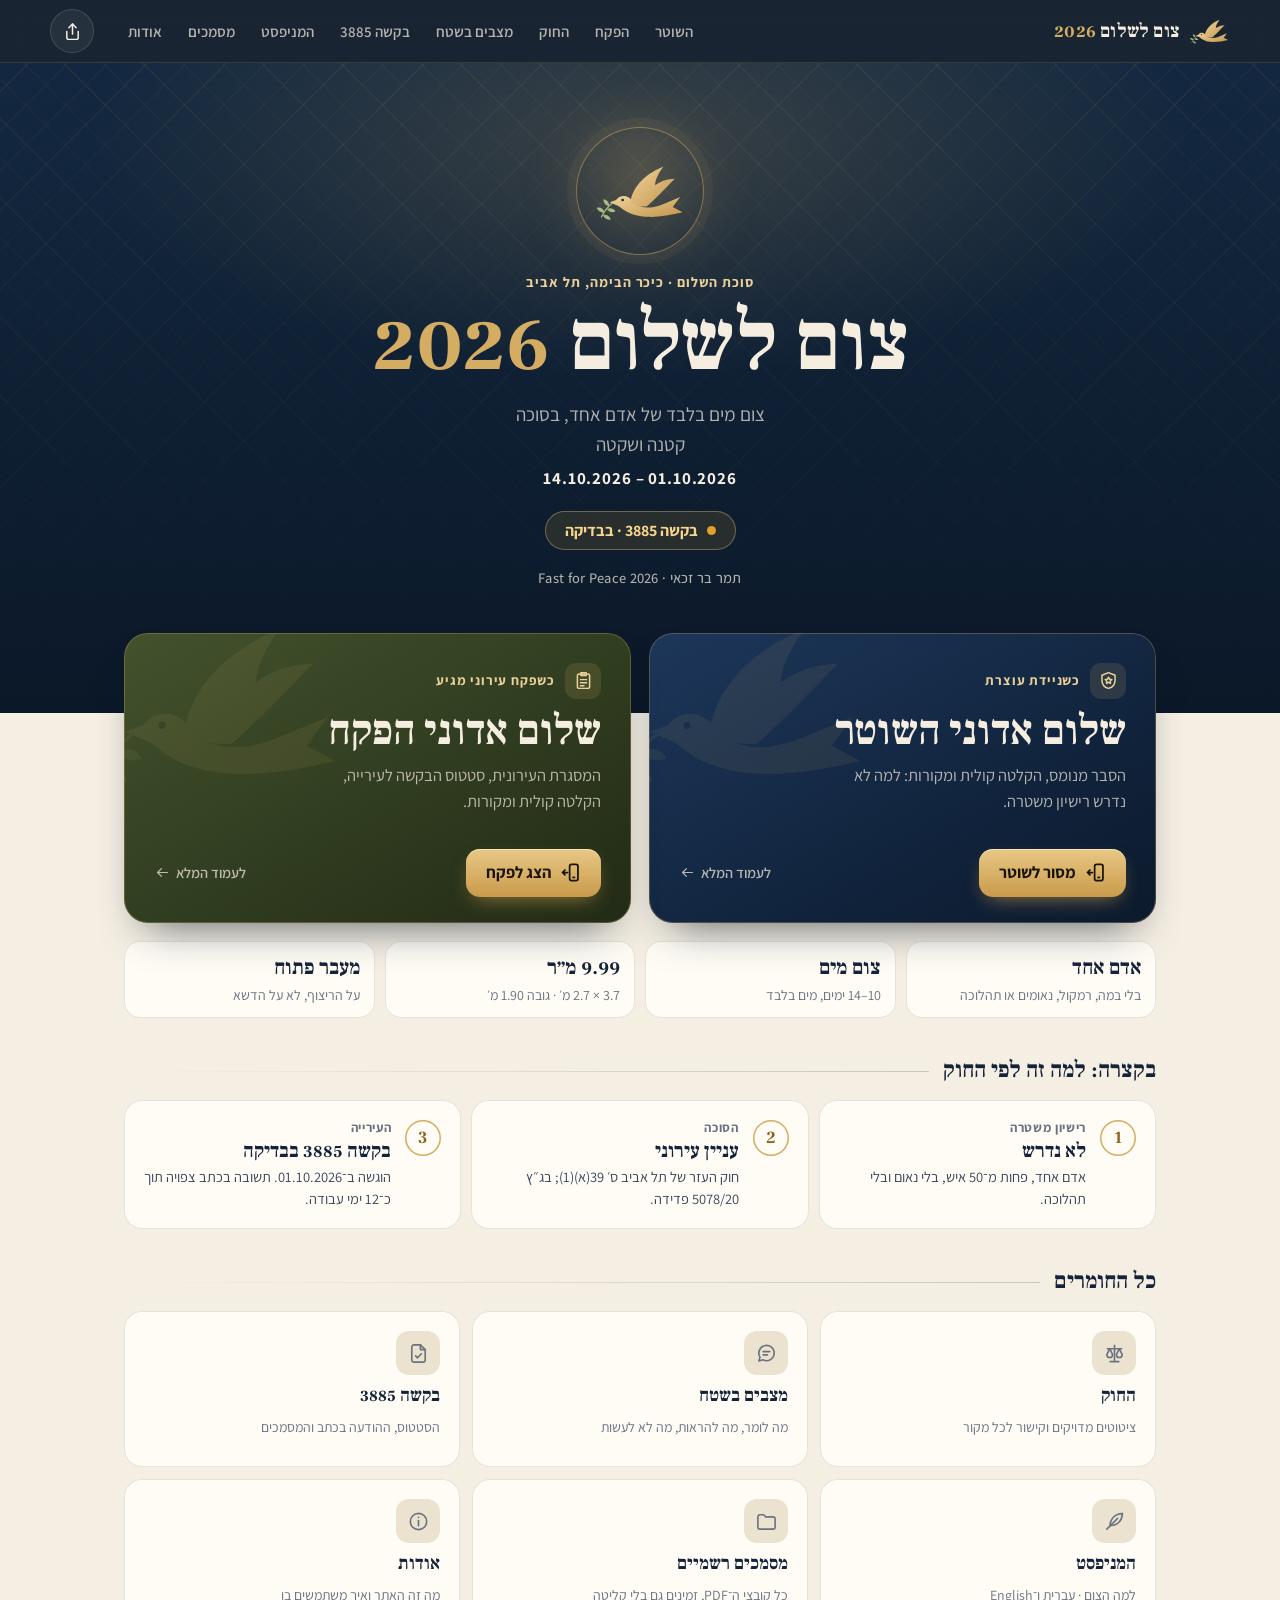
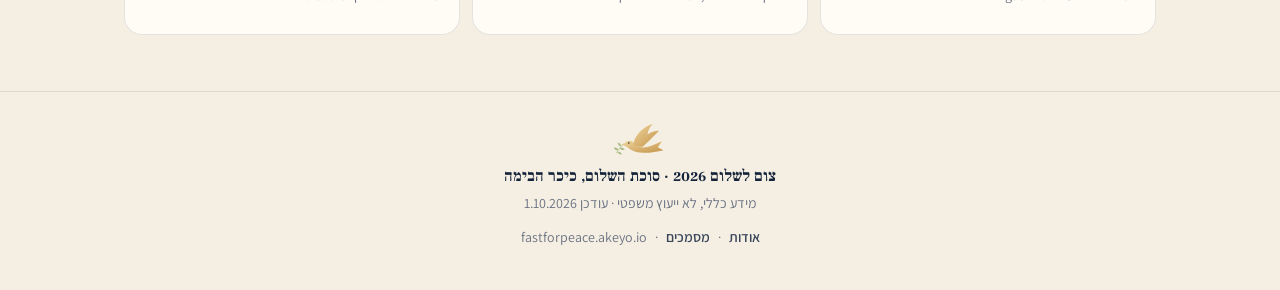
==== index.html @ fe119e3b "Fast for Peace 2026 hub: Hebrew mobile-first SPA, hand-over mode, offline" ====
<!doctype html>
<html lang="he" dir="rtl">
<head>
<meta charset="utf-8">
<meta name="viewport" content="width=device-width, initial-scale=1, viewport-fit=cover">
<title>צום לשלום 2026 · סוכת השלום</title>
<meta name="description" content="צום לשלום 2026: צום מים של אדם אחד בסוכת השלום, כיכר הבימה, תל אביב, 01.10–14.10.2026. ההסבר לשוטר ולפקח, החוק עם המקורות, הבקשה לעירייה (מס' פנייה 3885, בבדיקה) וכל המסמכים.">
<meta name="theme-color" content="#0b1828">
<meta name="color-scheme" content="light dark">
<meta name="referrer" content="strict-origin-when-cross-origin">
<link rel="canonical" href="https://fastforpeace.akeyo.io/">
<link rel="manifest" href="manifest.webmanifest">
<link rel="icon" href="icons/icon.svg" type="image/svg+xml">
<link rel="icon" href="icons/icon-192.png" type="image/png" sizes="192x192">
<link rel="apple-touch-icon" href="icons/apple-touch-icon.png">
<meta name="apple-mobile-web-app-capable" content="yes">
<meta name="mobile-web-app-capable" content="yes">
<meta name="apple-mobile-web-app-status-bar-style" content="black-translucent">
<meta name="apple-mobile-web-app-title" content="צום לשלום">
<meta property="og:type" content="website">
<meta property="og:locale" content="he_IL">
<meta property="og:title" content="צום לשלום 2026 · סוכת השלום">
<meta property="og:description" content="צום מים של אדם אחד בכיכר הבימה, תל אביב. ההסבר לשוטר ולפקח, החוק והמסמכים במקום אחד.">
<meta property="og:url" content="https://fastforpeace.akeyo.io/">
<meta property="og:image" content="https://fastforpeace.akeyo.io/icons/icon-512.png">
<link rel="preconnect" href="https://fonts.googleapis.com">
<link rel="preconnect" href="https://fonts.gstatic.com" crossorigin>
<link rel="stylesheet" crossorigin href="https://fonts.googleapis.com/css2?family=Assistant:wght@400;500;600;700;800&family=Frank+Ruhl+Libre:wght@400;500;700;900&display=swap">
<link rel="stylesheet" href="styles.css">
</head>
<body>
<svg xmlns="http://www.w3.org/2000/svg" style="position:absolute;width:0;height:0;overflow:hidden" aria-hidden="true">
  <defs>
    <linearGradient id="g-gold" x1="0" y1="0" x2="1" y2="1">
      <stop offset="0" stop-color="#efd59d"/>
      <stop offset="1" stop-color="#c4944a"/>
    </linearGradient>
  </defs>
  <symbol id="i-dove" viewBox="4 6 92 60">
    <g fill="url(#g-gold)" stroke="none">
      <path d="M17 45.5 L23.5 43.2 C26 39.6 30 38.4 33.6 39.4 C37.4 40.4 39.8 43.4 42.4 46.6 C48 51.4 58 52.4 69 48.4 L89 40.2 L81.4 50.4 L91.6 55.8 C80 58.6 68.4 60.6 57.4 60.4 C45.6 60.2 36.4 57.2 30.4 52.6 C27.6 50.4 25.2 48.6 23.4 48.2 Z"/>
      <path d="M38 46 C40 32 50 18 72 9 C66 17 63.6 23 63.4 28 C69.6 23.6 76 21.6 83.6 21.4 C76 29 68 38 55 49.6 C49 50.4 43 48.8 38 46 Z"/>
    </g>
    <circle cx="30.2" cy="43.2" r="1.25" fill="#0b1828" stroke="none"/>
    <path d="M19.5 46.5 C15 50 11.5 54.5 8.5 60.5" fill="none" stroke="#a9ba84" stroke-width="1.3" stroke-linecap="round"/>
    <g fill="#a9ba84" stroke="none">
      <path d="M0 0 C2.2 -2.4 6.4 -2.6 9 0 C6.4 2.6 2.2 2.4 0 0Z" transform="translate(16.4 49.2) rotate(-130)"/>
      <path d="M0 0 C2.2 -2.4 6.4 -2.6 9 0 C6.4 2.6 2.2 2.4 0 0Z" transform="translate(14.2 52.4) rotate(15)"/>
      <path d="M0 0 C2.2 -2.4 6.4 -2.6 9 0 C6.4 2.6 2.2 2.4 0 0Z" transform="translate(11.6 55.6) rotate(-150)"/>
      <path d="M0 0 C2.2 -2.4 6.4 -2.6 9 0 C6.4 2.6 2.2 2.4 0 0Z" transform="translate(10.2 58.6) rotate(30)"/>
    </g>
  </symbol>
  <symbol id="i-home" viewBox="0 0 24 24"><path d="M3.5 10.5 12 3.5l8.5 7"/><path d="M5.5 9.2V20h13V9.2"/><path d="M10 20v-5.5h4V20"/></symbol>
  <symbol id="i-police" viewBox="0 0 24 24"><path d="M12 3 4.5 6v5.6c0 4.5 3.1 8.2 7.5 9.4 4.4-1.2 7.5-4.9 7.5-9.4V6z"/><path d="m12 8.2 1.15 2.35 2.6.38-1.88 1.83.44 2.58L12 14.12l-2.31 1.22.44-2.58-1.88-1.83 2.6-.38z"/></symbol>
  <symbol id="i-inspector" viewBox="0 0 24 24"><rect x="5" y="4.5" width="14" height="16.5" rx="2.2"/><path d="M9 3h6v3.2H9z"/><path d="M8.5 11h7M8.5 14.5h7M8.5 18h4"/></symbol>
  <symbol id="i-law" viewBox="0 0 24 24"><path d="M12 3.5V20.5M7.5 20.5h9M4.5 7h15"/><path d="M7 7l-3 6.2a3 3 0 0 0 6 0zM17 7l-3 6.2a3 3 0 0 0 6 0z"/></symbol>
  <symbol id="i-chat" viewBox="0 0 24 24"><path d="M20 11.5a8 8 0 0 1-11.7 7.1L4 19.8l1.2-4A8 8 0 1 1 20 11.5z"/><path d="M8.5 10h7M8.5 13.5h4.5"/></symbol>
  <symbol id="i-file" viewBox="0 0 24 24"><path d="M14 3H7.2A2.2 2.2 0 0 0 5 5.2v13.6A2.2 2.2 0 0 0 7.2 21h9.6a2.2 2.2 0 0 0 2.2-2.2V8z"/><path d="M14 3v5h5"/><path d="m9 14.5 2 2 4-4.2"/></symbol>
  <symbol id="i-folder" viewBox="0 0 24 24"><path d="M3 7.2A2.2 2.2 0 0 1 5.2 5H9l2.2 2.2h7.6A2.2 2.2 0 0 1 21 9.4v8.4a2.2 2.2 0 0 1-2.2 2.2H5.2A2.2 2.2 0 0 1 3 17.8z"/></symbol>
  <symbol id="i-feather" viewBox="0 0 24 24"><path d="M20.2 3.8C12.6 4 7.8 9 7.2 16.8L4 20"/><path d="M20.2 3.8c-.3 7.5-5 12.2-12.4 12.6"/><path d="M15.2 8.8 8.6 15.4"/></symbol>
  <symbol id="i-info" viewBox="0 0 24 24"><circle cx="12" cy="12" r="8.5"/><path d="M12 11v5.5"/><path d="M12 7.6v.2"/></symbol>
  <symbol id="i-share" viewBox="0 0 24 24"><path d="M12 3.5v11.5"/><path d="m7.8 7.7 4.2-4.2 4.2 4.2"/><path d="M5.5 12v6.8A2.2 2.2 0 0 0 7.7 21h8.6a2.2 2.2 0 0 0 2.2-2.2V12"/></symbol>
  <symbol id="i-play" viewBox="0 0 24 24"><path d="M8 5.6v12.8a1 1 0 0 0 1.52.85l10.2-6.4a1 1 0 0 0 0-1.7L9.52 4.75A1 1 0 0 0 8 5.6z"/></symbol>
  <symbol id="i-pause" viewBox="0 0 24 24"><rect x="6.5" y="5" width="4" height="14" rx="1.2"/><rect x="13.5" y="5" width="4" height="14" rx="1.2"/></symbol>
  <symbol id="i-handover" viewBox="0 0 24 24"><rect x="11" y="2.8" width="9.5" height="18.4" rx="2.2"/><path d="M15 17.6h1.5"/><path d="M8.5 12H3m2.6-2.8L2.8 12l2.8 2.8"/></symbol>
  <symbol id="i-mic" viewBox="0 0 24 24"><rect x="9" y="3" width="6" height="11" rx="3"/><path d="M5.5 11a6.5 6.5 0 0 0 13 0M12 17.5V21M9 21h6"/></symbol>
  <symbol id="i-print" viewBox="0 0 24 24"><path d="M7 9V3.5h10V9"/><rect x="3" y="9" width="18" height="8" rx="2"/><path d="M7 14h10v6.5H7z"/></symbol>
  <symbol id="i-ext" viewBox="0 0 24 24"><path d="M14 4h6v6"/><path d="M20 4l-8.5 8.5"/><path d="M18 14v4.8a1.2 1.2 0 0 1-1.2 1.2H5.2A1.2 1.2 0 0 1 4 18.8V7.2A1.2 1.2 0 0 1 5.2 6H10"/></symbol>
  <symbol id="i-chev" viewBox="0 0 24 24"><path d="m6 9 6 6 6-6"/></symbol>
  <symbol id="i-arrow" viewBox="0 0 24 24"><path d="M5 12h14M13.5 6.5 19 12l-5.5 5.5"/></symbol>
  <symbol id="i-left" viewBox="0 0 24 24"><path d="M19 12H5M10.5 6.5 5 12l5.5 5.5"/></symbol>
  <symbol id="i-download" viewBox="0 0 24 24"><path d="M12 4v11m-4.5-4.5L12 15l4.5-4.5M5 20h14"/></symbol>
  <symbol id="i-x" viewBox="0 0 24 24"><path d="M6.5 6.5l11 11M17.5 6.5l-11 11"/></symbol>
  <symbol id="i-moon" viewBox="0 0 24 24"><path d="M19.5 14.6A8 8 0 1 1 9.4 4.5a6.4 6.4 0 0 0 10.1 10.1z"/></symbol>
  <symbol id="i-mega" viewBox="0 0 24 24"><path d="M3 10v4a1 1 0 0 0 1 1h2.5l6 4V5l-6 4H4a1 1 0 0 0-1 1z"/><path d="m16 9.5 5 5M21 9.5l-5 5"/></symbol>
  <symbol id="i-heart" viewBox="0 0 24 24"><path d="M12 20s-7.5-4.4-7.5-10A4.4 4.4 0 0 1 12 7.1 4.4 4.4 0 0 1 19.5 10c0 5.6-7.5 10-7.5 10z"/><path d="M7.2 12.2h2.9l1.4-2.4 2 3.9 1.4-1.5h1.9"/></symbol>
  <symbol id="i-leaf" viewBox="0 0 24 24"><path d="M5 19.5C5 11 10 5 20 4.5c0 10-6 15-14 15"/><path d="m5 19.5 8.5-8.5"/></symbol>
  <symbol id="i-check" viewBox="0 0 24 24"><path d="m5 12.5 4.5 4.5L19 7.5"/></symbol>
  <symbol id="i-text" viewBox="0 0 24 24"><path d="M3 18 7.5 6 12 18M4.6 14h5.8"/><path d="M14.5 18l3.2-8.5L21 18M15.6 15.4h4.3"/></symbol>
</svg>

<a class="skip" href="#main">דלג לתוכן</a>

<header class="topbar">
  <a class="brand" href="#/" aria-label="צום לשלום 2026, לעמוד הראשי">
    <svg class="brand-dove" aria-hidden="true"><use href="#i-dove"/></svg>
    <span class="brand-name">צום לשלום <b>2026</b></span>
  </a>
  <nav class="topnav" aria-label="ניווט ראשי">
    <a href="#/police" data-nav="police">השוטר</a>
    <a href="#/inspector" data-nav="inspector">הפקח</a>
    <a href="#/law" data-nav="law">החוק</a>
    <a href="#/situations" data-nav="situations">מצבים בשטח</a>
    <a href="#/request" data-nav="request">בקשה 3885</a>
    <a href="#/manifesto" data-nav="manifesto">המניפסט</a>
    <a href="#/docs" data-nav="docs">מסמכים</a>
    <a href="#/about" data-nav="about">אודות</a>
  </nav>
  <button class="icon-btn" type="button" data-share aria-label="שיתוף העמוד">
    <svg class="ic" aria-hidden="true"><use href="#i-share"/></svg>
  </button>
</header>

<main id="main" tabindex="-1">
  <noscript>
    <div class="wrap narrow" style="padding:40px 16px">
      <h1>צום לשלום 2026</h1>
      <p>צום מים של אדם אחד, תמר בר זכאי, בסוכת השלום בכיכר הבימה, תל אביב, 01.10.2026 – 14.10.2026.</p>
      <p>הוגשה בקשה לעירייה (מס' פנייה 3885) והיא בבדיקה.</p>
      <p>האתר צריך JavaScript כדי להציג את כל החומרים. המסמכים זמינים גם ישירות: <a href="docs/notice-3885-redacted.pdf">ההודעה בכתב (PDF)</a>.</p>
    </div>
  </noscript>
</main>

<nav class="tabbar" aria-label="ניווט מהיר">
  <a href="#/" data-nav="home"><svg class="ic" aria-hidden="true"><use href="#i-home"/></svg><span>ראשי</span></a>
  <a href="#/police" data-nav="police"><svg class="ic" aria-hidden="true"><use href="#i-police"/></svg><span>שוטר</span></a>
  <a href="#/inspector" data-nav="inspector"><svg class="ic" aria-hidden="true"><use href="#i-inspector"/></svg><span>פקח</span></a>
  <a href="#/law" data-nav="law"><svg class="ic" aria-hidden="true"><use href="#i-law"/></svg><span>החוק</span></a>
  <a href="#/request" data-nav="request"><svg class="ic" aria-hidden="true"><use href="#i-file"/></svg><span>בקשה</span></a>
</nav>

<div class="toast" role="status" aria-live="polite"></div>

<script src="data.js"></script>
<script src="app.js"></script>
</body>
</html>
---- styles.css ----
/* צום לשלום 2026 — night-blue · ivory sand · olive · gold dove */

:root {
  --night: #0b1828;
  --night-2: #132840;
  --night-3: #1b3354;
  --paper: #f5efe3;
  --paper-2: #ebe2cf;
  --card: #fffcf5;
  --ink: #15233a;
  --ink-2: #39465a;
  --muted: #6a7282;
  --line: rgba(21, 35, 58, .11);
  --line-2: rgba(21, 35, 58, .2);
  --gold: #b8873a;
  --gold-2: #d4ad62;
  --gold-3: #ecd29a;
  --gold-ink: #8a6220;
  --olive: #4f5f33;
  --olive-2: #7d8f56;
  --olive-bg: #e5e8d4;
  --amber-bg: #fbefd6;
  --amber-ink: #7d520a;
  --amber-dot: #e0a12c;
  --red-ink: #973a2c;
  --red-bg: rgba(151, 58, 44, .07);
  --on-night: #f4ede0;
  --on-night-muted: rgba(244, 237, 224, .72);
  --tabbar-bg: rgba(250, 246, 238, .94);
  --shadow: 0 1px 2px rgba(11, 24, 40, .05), 0 10px 30px -12px rgba(11, 24, 40, .16);
  --serif: "Frank Ruhl Libre", "David Libre", "Times New Roman", serif;
  --sans: "Assistant", "Heebo", system-ui, -apple-system, "Segoe UI", Arial, sans-serif;
  color-scheme: light;
}

@media (prefers-color-scheme: dark) {
  :root:not([data-theme="light"]) {
    --paper: #0a1422;
    --paper-2: #13233a;
    --card: #101e33;
    --ink: #efe7d6;
    --ink-2: #cdc5b4;
    --muted: #98a1b1;
    --line: rgba(239, 231, 214, .1);
    --line-2: rgba(239, 231, 214, .2);
    --gold-ink: #e2bf7a;
    --olive: #b9c993;
    --olive-2: #93a66a;
    --olive-bg: rgba(147, 166, 106, .16);
    --amber-bg: rgba(224, 161, 44, .13);
    --amber-ink: #f3cf85;
    --red-ink: #f0a090;
    --red-bg: rgba(240, 160, 144, .08);
    --tabbar-bg: rgba(10, 20, 34, .94);
    --shadow: 0 1px 2px rgba(0, 0, 0, .3), 0 10px 30px -12px rgba(0, 0, 0, .5);
    color-scheme: dark;
  }
}
:root[data-theme="dark"] {
  --paper: #0a1422; --paper-2: #13233a; --card: #101e33; --ink: #efe7d6; --ink-2: #cdc5b4; --muted: #98a1b1;
  --line: rgba(239, 231, 214, .1); --line-2: rgba(239, 231, 214, .2); --gold-ink: #e2bf7a; --olive: #b9c993; --olive-2: #93a66a;
  --olive-bg: rgba(147, 166, 106, .16); --amber-bg: rgba(224, 161, 44, .13); --amber-ink: #f3cf85; --red-ink: #f0a090;
  --red-bg: rgba(240, 160, 144, .08); --tabbar-bg: rgba(10, 20, 34, .94);
  --shadow: 0 1px 2px rgba(0, 0, 0, .3), 0 10px 30px -12px rgba(0, 0, 0, .5);
  color-scheme: dark;
}

/* ---------- base ---------- */
*, *::before, *::after { box-sizing: border-box; }
html { -webkit-text-size-adjust: 100%; text-size-adjust: 100%; }
body {
  margin: 0;
  background: var(--paper);
  color: var(--ink);
  font: 400 17px/1.7 var(--sans);
  -webkit-font-smoothing: antialiased;
  text-rendering: optimizeLegibility;
  padding-bottom: calc(78px + env(safe-area-inset-bottom));
  overflow-x: hidden;
}
img { max-width: 100%; height: auto; display: block; }
a { color: inherit; }
p { margin: 0 0 1em; }
h1, h2, h3, h4 { text-wrap: balance; }
p, li, dd, blockquote { text-wrap: pretty; overflow-wrap: break-word; }
button { font: inherit; color: inherit; }
:focus-visible { outline: 2.5px solid var(--gold-2); outline-offset: 3px; border-radius: 8px; }
#main:focus { outline: none; }
.ic { width: 1.2em; height: 1.2em; flex: none; fill: none; stroke: currentColor; stroke-width: 1.7; stroke-linecap: round; stroke-linejoin: round; }
.skip { position: absolute; inset-inline-start: 12px; top: -60px; z-index: 100; background: var(--gold-2); color: #17120a; padding: 10px 16px; border-radius: 10px; font-weight: 700; text-decoration: none; }
.skip:focus { top: 12px; }
.wrap { max-width: 1080px; margin: 0 auto; padding: 0 16px; }
.narrow { max-width: 780px; }
.gold { color: var(--gold-2); }
.print-only { display: none; }

/* ---------- top bar ---------- */
.topbar {
  position: sticky; top: 0; z-index: 50;
  display: flex; align-items: center; gap: 12px;
  padding: calc(env(safe-area-inset-top) + 9px) 16px 9px;
  background: rgba(11, 24, 40, .94);
  -webkit-backdrop-filter: saturate(1.4) blur(14px);
  backdrop-filter: saturate(1.4) blur(14px);
  color: var(--on-night);
  border-bottom: 1px solid rgba(212, 173, 98, .16);
}
.brand { display: flex; align-items: center; gap: 10px; text-decoration: none; margin-inline-end: auto; min-height: 44px; }
.brand-dove { width: 40px; height: 27px; }
.brand-name { font: 700 19px/1 var(--serif); letter-spacing: .2px; white-space: nowrap; }
.brand-name b { color: var(--gold-2); font-weight: 700; }
.topnav { display: none; }
.icon-btn {
  width: 44px; height: 44px; flex: none; border-radius: 50%; border: 0; cursor: pointer;
  display: grid; place-items: center; background: rgba(244, 237, 224, .06);
  box-shadow: inset 0 0 0 1px rgba(244, 237, 224, .14); color: var(--on-night);
}
.icon-btn .ic { width: 21px; height: 21px; }

/* ---------- bottom tab bar ---------- */
.tabbar {
  position: fixed; inset-inline: 0; bottom: 0; z-index: 50;
  display: grid; grid-template-columns: repeat(5, 1fr); gap: 2px;
  padding: 6px 6px calc(6px + env(safe-area-inset-bottom));
  background: var(--tabbar-bg);
  -webkit-backdrop-filter: saturate(1.3) blur(16px);
  backdrop-filter: saturate(1.3) blur(16px);
  border-top: 1px solid var(--line);
}
.tabbar a {
  position: relative; display: flex; flex-direction: column; align-items: center; justify-content: center; gap: 3px;
  min-height: 54px; padding: 6px 2px; border-radius: 14px; text-decoration: none;
  color: var(--muted); font: 700 12.5px/1.1 var(--sans);
}
.tabbar .ic { width: 25px; height: 25px; stroke-width: 1.6; }
.tabbar a[aria-current="page"] { color: var(--ink); }
.tabbar a[aria-current="page"] .ic { color: var(--gold); stroke-width: 1.9; }
.tabbar a[aria-current="page"]::before { content: ""; position: absolute; top: -7px; width: 26px; height: 3px; border-radius: 0 0 3px 3px; background: var(--gold-2); }

/* ---------- heroes ---------- */
.hero {
  position: relative; isolation: isolate; overflow: hidden;
  background: linear-gradient(180deg, var(--night-2) 0%, var(--night) 100%);
  color: var(--on-night);
}
.hero::before {
  content: ""; position: absolute; inset: 0; z-index: -1;
  background:
    repeating-linear-gradient(45deg, rgba(212, 173, 98, .075) 0 1px, transparent 1px 28px),
    repeating-linear-gradient(-45deg, rgba(212, 173, 98, .075) 0 1px, transparent 1px 28px);
  -webkit-mask-image: linear-gradient(180deg, #000 0%, rgba(0, 0, 0, .5) 45%, transparent 92%);
  mask-image: linear-gradient(180deg, #000 0%, rgba(0, 0, 0, .5) 45%, transparent 92%);
}
.hero::after {
  content: ""; position: absolute; inset: 0; z-index: -1;
  background: radial-gradient(60% 50% at 50% 12%, rgba(212, 173, 98, .2), transparent 72%);
}
.hero-in { max-width: 1080px; margin: 0 auto; padding: 30px 16px 34px; }
.hero-narrow { max-width: 780px; }

.hero-hub .hero-in { text-align: center; padding: 34px 16px 96px; }
.emblem {
  width: 112px; height: 112px; margin: 0 auto 18px; border-radius: 50%;
  display: grid; place-items: center;
  background: radial-gradient(circle at 50% 42%, rgba(212, 173, 98, .2), rgba(212, 173, 98, .03) 70%);
  box-shadow: inset 0 0 0 1px rgba(212, 173, 98, .5), 0 0 0 9px rgba(212, 173, 98, .06), 0 0 60px rgba(212, 173, 98, .18);
}
.emblem-dove { width: 78px; height: 52px; transform: translate(2px, 2px); }
.eyebrow { margin: 0 0 8px; font: 700 14px/1.4 var(--sans); letter-spacing: .07em; color: var(--gold-3); }
.hub-title { margin: 0 0 14px; font: 700 clamp(46px, 13vw, 84px)/1.02 var(--serif); letter-spacing: -.5px; }
.hub-sub { margin: 0 auto 22px; max-width: 30ch; font-size: 17.5px; line-height: 1.55; color: var(--on-night-muted); }
.dates { display: block; margin-top: 8px; font: 700 17px/1.3 var(--sans); color: var(--on-night); letter-spacing: .05em; font-variant-numeric: tabular-nums; }
.hub-name { margin: 18px 0 0; font: 500 14.5px/1.4 var(--sans); color: var(--on-night-muted); letter-spacing: .02em; }

.hero-page .hero-in { padding: 14px 16px 30px; }
.crumb { display: inline-flex; align-items: center; gap: 7px; min-height: 40px; margin-bottom: 8px; font: 600 14.5px var(--sans); color: var(--on-night-muted); text-decoration: none; }
.crumb .ic { width: 18px; height: 18px; }
.kicker { margin: 0 0 6px; font: 700 13.5px/1.3 var(--sans); letter-spacing: .08em; color: var(--gold-3); }
.hero-title { margin: 0 0 12px; font: 700 clamp(34px, 9.4vw, 56px)/1.12 var(--serif); letter-spacing: -.2px; }
.lead { margin: 0 0 18px; max-width: 56ch; font-size: 17px; line-height: 1.6; color: var(--on-night-muted); }

/* ---------- status badge ---------- */
.badge {
  display: inline-flex; align-items: center; gap: 9px;
  padding: 7px 15px; border-radius: 999px; white-space: nowrap;
  background: var(--amber-bg); color: var(--amber-ink);
  border: 1px solid rgba(224, 161, 44, .38);
  font: 700 14.5px/1.2 var(--sans); font-variant-numeric: tabular-nums;
}
.hero .badge { background: rgba(224, 161, 44, .13); color: #f6d58e; border-color: rgba(246, 213, 142, .34); }
.badge-lg { padding: 9px 19px; font-size: 16px; }
.dot { width: 9px; height: 9px; flex: none; border-radius: 50%; background: var(--amber-dot); animation: pulse 2.4s ease-out infinite; }
@keyframes pulse {
  0% { box-shadow: 0 0 0 0 rgba(224, 161, 44, .55); }
  70% { box-shadow: 0 0 0 9px rgba(224, 161, 44, 0); }
  100% { box-shadow: 0 0 0 0 rgba(224, 161, 44, 0); }
}

/* ---------- buttons ---------- */
.btn {
  position: relative; display: inline-flex; align-items: center; justify-content: center; gap: 9px;
  min-height: 48px; padding: 11px 20px; border: 0; border-radius: 14px; cursor: pointer;
  font: 700 16.5px/1.2 var(--sans); text-decoration: none; white-space: nowrap;
  transition: transform .15s ease, box-shadow .15s ease, background-color .15s ease;
  -webkit-tap-highlight-color: transparent;
}
.btn:active { transform: translateY(1px) scale(.985); }
.btn .ic { width: 21px; height: 21px; }
.btn-gold {
  background: linear-gradient(180deg, #e8c885 0%, #c99a4b 100%); color: #1a1406;
  box-shadow: inset 0 1px 0 rgba(255, 255, 255, .45), 0 8px 20px -8px rgba(201, 154, 75, .75);
}
.btn-gold .ic { stroke-width: 2; }
.btn-ghost { background: var(--card); color: var(--ink); box-shadow: inset 0 0 0 1px var(--line-2); }
.btn-ghost:hover { box-shadow: inset 0 0 0 1px var(--gold-2); }
.btn-sm { min-height: 44px; padding: 8px 15px; font-size: 15px; border-radius: 12px; }
.btn-sm .ic { width: 18px; height: 18px; }
.btn-xl { min-height: 74px; padding: 14px 18px; justify-content: flex-start; text-align: start; border-radius: 18px; white-space: normal; gap: 14px; }
.btn-xl .ic { width: 30px; height: 30px; }
.btn-xl span { display: flex; flex-direction: column; gap: 2px; }
.btn-xl b { font-size: 19px; }
.btn-xl small { font: 500 14px/1.35 var(--sans); opacity: .78; }

/* ---------- hub ---------- */
.tiles-primary { position: relative; z-index: 2; display: grid; gap: 14px; margin-top: -62px; }
.ptile {
  position: relative; isolation: isolate; overflow: hidden;
  display: flex; flex-direction: column;
  padding: 22px 20px 18px; border-radius: 24px; color: var(--on-night);
  box-shadow: 0 22px 44px -22px rgba(11, 24, 40, .7);
}
.ptile-police { background: linear-gradient(150deg, #1d375a 0%, #10223a 68%, #0c1a2d 100%); }
.ptile-inspector { background: linear-gradient(150deg, #43522d 0%, #2b361c 70%, #222b16 100%); }
.ptile::before { content: ""; position: absolute; inset: 0; border-radius: inherit; box-shadow: inset 0 0 0 1px rgba(212, 173, 98, .3); pointer-events: none; }
.ptile::after {
  content: ""; position: absolute; z-index: -1; inset-inline-end: -36px; top: -18px; width: 200px; height: 140px;
  background: url("icons/dove.svg") no-repeat center / contain; opacity: .09;
}
.ptile-link { position: absolute; inset: 0; z-index: 1; border-radius: inherit; }
.ptile-top { display: flex; align-items: center; gap: 10px; margin-bottom: 8px; }
.ptile-ic { width: 36px; height: 36px; border-radius: 11px; display: grid; place-items: center; background: rgba(212, 173, 98, .14); color: var(--gold-3); }
.ptile-ic .ic { width: 21px; height: 21px; }
.ptile-kicker { margin: 0; font: 700 13.5px/1.3 var(--sans); letter-spacing: .06em; color: var(--gold-3); }
.ptile-title { margin: 0 0 8px; font: 700 32px/1.15 var(--serif); }
.ptile-desc { margin: 0 0 18px; max-width: 36ch; font-size: 15.5px; line-height: 1.55; color: var(--on-night-muted); }
.ptile-actions { margin-top: auto; display: flex; align-items: center; justify-content: space-between; gap: 12px; }
.ptile .btn { z-index: 2; }
.ptile-more { display: inline-flex; align-items: center; gap: 5px; font: 600 14.5px var(--sans); color: var(--on-night-muted); }
.ptile-more .ic { width: 17px; height: 17px; }

.facts { display: grid; grid-template-columns: 1fr 1fr; gap: 10px; margin: 18px 0 0; }
.fact { padding: 14px 15px 13px; border-radius: 16px; background: var(--card); box-shadow: inset 0 0 0 1px var(--line); }
.fact b { display: block; font: 700 21px/1.2 var(--serif); color: var(--ink); }
.fact span { display: block; margin-top: 5px; font-size: 14px; line-height: 1.45; color: var(--muted); }

.sec-title { display: flex; align-items: center; gap: 14px; margin: 38px 0 14px; font: 700 23px/1.3 var(--serif); }
.sec-title::after { content: ""; flex: 1; height: 1px; background: linear-gradient(to left, var(--line-2), transparent); }
.sec-lead { margin: -4px 0 14px; color: var(--muted); font-size: 15.5px; }

.pillars { display: grid; gap: 10px; }
.pillar {
  display: grid; grid-template-columns: auto 1fr auto; align-items: center; gap: 14px;
  padding: 16px; border-radius: 18px; background: var(--card); text-decoration: none;
  box-shadow: inset 0 0 0 1px var(--line); transition: box-shadow .15s ease;
}
.pillar:hover { box-shadow: inset 0 0 0 1px var(--gold-2); }
.pillar-n { width: 36px; height: 36px; border-radius: 50%; display: grid; place-items: center; font: 700 17px var(--serif); color: var(--gold-ink); box-shadow: inset 0 0 0 1.5px var(--gold-2); }
.pillar-txt small { display: block; font: 700 13px/1.3 var(--sans); letter-spacing: .05em; color: var(--muted); }
.pillar-txt b { display: block; margin: 1px 0 2px; font: 700 20px/1.3 var(--serif); }
.pillar-txt span { display: block; font-size: 14.5px; line-height: 1.5; color: var(--ink-2); }
.pillar-go { color: var(--muted); width: 20px; height: 20px; }

.tiles { display: grid; grid-template-columns: 1fr 1fr; gap: 12px; }
.tile {
  display: flex; flex-direction: column; gap: 9px; min-height: 140px;
  padding: 16px 15px; border-radius: 18px; background: var(--card); text-decoration: none;
  box-shadow: inset 0 0 0 1px var(--line); transition: box-shadow .15s ease, transform .15s ease;
}
.tile:hover { box-shadow: inset 0 0 0 1px var(--gold-2); }
.tile:active { transform: scale(.985); }
.tile-ic { width: 44px; height: 44px; border-radius: 13px; display: grid; place-items: center; background: var(--paper-2); color: var(--gold-ink); }
.tile-ic .ic { width: 23px; height: 23px; }
.tile b { font: 700 18.5px/1.25 var(--serif); }
.tile span { font-size: 14px; line-height: 1.45; color: var(--muted); }

.offline-note { display: flex; align-items: center; gap: 9px; margin: 18px 0 0; padding: 12px 14px; border-radius: 14px; background: var(--olive-bg); color: var(--olive); font: 600 14.5px/1.45 var(--sans); }
.offline-note[hidden] { display: none; }
.offline-note .ic { width: 20px; height: 20px; stroke-width: 2.2; }

/* ---------- page bits ---------- */
.page { padding-top: 22px; }
.actions-main { display: grid; gap: 10px; }
.row-actions { display: flex; flex-wrap: wrap; gap: 10px; margin: 22px 0 0; }
.sec-actions { display: flex; flex-wrap: wrap; gap: 10px; margin-top: 16px; }
.disclaimer { margin: 30px 0 0; padding-top: 14px; border-top: 1px solid var(--line); font-size: 14px; color: var(--muted); }
.body-text { font-size: 17px; color: var(--ink-2); }
.body-text.en { font-family: var(--serif); font-size: 17.5px; text-align: left; }

/* player */
.player { display: flex; align-items: center; gap: 14px; margin: 14px 0 0; padding: 14px 16px; border-radius: 18px; background: var(--card); box-shadow: inset 0 0 0 1px var(--line); }
.player-btn {
  position: relative; flex: none; width: 58px; height: 58px; border: 0; border-radius: 50%; cursor: pointer;
  display: grid; place-items: center; color: #17120a;
  background: linear-gradient(180deg, #e8c885 0%, #c99a4b 100%);
  box-shadow: inset 0 1px 0 rgba(255, 255, 255, .45), 0 8px 18px -8px rgba(201, 154, 75, .85);
}
.player-btn .ic { width: 25px; height: 25px; fill: currentColor; stroke: none; }
.player-btn .i-play { transform: translateX(1.5px); }
.player .i-pause, .player.playing .i-play { display: none; }
.player.playing .i-pause { display: block; }
.player.loading .player-btn::after { content: ""; position: absolute; inset: -5px; border-radius: 50%; border: 2px solid transparent; border-top-color: var(--gold); animation: spin .9s linear infinite; }
@keyframes spin { to { transform: rotate(360deg); } }
.player-body { flex: 1; min-width: 0; }
.player-title { display: flex; align-items: baseline; justify-content: space-between; gap: 10px; margin-bottom: 9px; font: 700 16px/1.3 var(--sans); }
.player-sub { font: 600 13px var(--sans); color: var(--muted); font-variant-numeric: tabular-nums; white-space: nowrap; }
.player-bar { position: relative; height: 8px; border-radius: 99px; background: var(--paper-2); cursor: pointer; touch-action: none; }
.player-bar::before { content: ""; position: absolute; inset: -12px 0; }
.player-fill { position: absolute; inset-block: 0; inset-inline-start: 0; width: 0; border-radius: inherit; background: linear-gradient(to left, var(--gold-2), var(--gold)); }
.player-time { display: flex; justify-content: space-between; margin-top: 7px; font: 600 13px var(--sans); color: var(--muted); font-variant-numeric: tabular-nums; }

/* hand-over document card */
.doc-card { padding: 22px 18px 20px; border-radius: 22px; background: var(--card); box-shadow: inset 0 0 0 1px var(--line), var(--shadow); }
.doc-greet { margin: 0 0 16px; font: 700 25px/1.3 var(--serif); }
.ho-rows { border-top: 1px solid var(--line); }
.ho-row { display: grid; grid-template-columns: 62px 1fr; gap: 12px; padding: 12px 0; border-bottom: 1px solid var(--line); }
.ho-k { font: 700 14px/1.75 var(--sans); letter-spacing: .04em; color: var(--gold-ink); }
.ho-v { line-height: 1.65; }
.ho-h { margin: 26px 0 10px; font: 700 20px/1.35 var(--serif); }
.ho-list { list-style: none; margin: 0; padding: 0; display: grid; gap: 10px; }
.ho-list li { position: relative; padding-inline-start: 22px; line-height: 1.65; }
.ho-list li::before { content: ""; position: absolute; inset-inline-start: 3px; top: .68em; width: 7px; height: 7px; transform: rotate(45deg); background: var(--gold-2); }
.ho-list b { font-weight: 700; }
.status-box { margin: 22px 0 4px; padding: 16px; border-radius: 16px; background: var(--amber-bg); box-shadow: inset 0 0 0 1px rgba(224, 161, 44, .35); }
.status-head { display: flex; flex-wrap: wrap; align-items: center; gap: 10px; }
.status-box .badge { background: var(--card); }
.status-label { font: 700 13.5px var(--sans); letter-spacing: .05em; color: var(--amber-ink); }
.status-box p { margin: 10px 0 0; line-height: 1.65; }
.ho-closing { margin: 22px 0 0; font: 500 1.03em/1.7 var(--serif); }

.points { display: grid; gap: 12px; }
.point { padding: 16px 16px 14px; border-radius: 18px; background: var(--card); box-shadow: inset 0 0 0 1px var(--line); }
.point h3 { margin: 0 0 6px; font: 700 18.5px/1.35 var(--serif); }
.point p { margin: 0; font-size: 16px; line-height: 1.62; color: var(--ink-2); }
.cites { list-style: none; margin: 12px 0 0; padding: 12px 0 0; border-top: 1px dashed var(--line-2); display: grid; gap: 7px; }
.cite { display: inline-flex; align-items: flex-start; gap: 7px; font: 600 14.5px/1.45 var(--sans); color: var(--olive); text-decoration: none; }
.cite:hover span { text-decoration: underline; }
.cite .ic { width: 15px; height: 15px; margin-top: 3px; }

/* accordions */
.acc { display: grid; gap: 10px; }
.acc-item { border-radius: 18px; background: var(--card); box-shadow: inset 0 0 0 1px var(--line); overflow: hidden; scroll-margin-top: 76px; }
.acc-item[open] { box-shadow: inset 0 0 0 1px var(--line-2), var(--shadow); }
.acc-item summary { display: flex; align-items: center; gap: 12px; min-height: 62px; padding: 14px 16px; cursor: pointer; list-style: none; -webkit-tap-highlight-color: transparent; }
.acc-item summary::-webkit-details-marker { display: none; }
.acc-num { flex: none; width: 30px; height: 30px; border-radius: 50%; display: grid; place-items: center; font: 700 15px var(--serif); color: var(--gold-ink); box-shadow: inset 0 0 0 1.5px var(--gold-2); }
.acc-title { flex: 1; font: 700 17.5px/1.4 var(--serif); }
.acc-chev { width: 22px; height: 22px; color: var(--muted); transition: transform .2s ease; }
.acc-item[open] > summary .acc-chev { transform: rotate(180deg); }
.acc-body { padding: 0 16px 18px; }
.acc-body > p:last-child { margin-bottom: 0; }
.law-summary { font-size: 16.5px; line-height: 1.7; color: var(--ink-2); }

.quote { margin: 14px 0 0; padding: 14px 16px; border-radius: 14px; background: var(--paper); border-inline-start: 3px solid var(--gold-2); }
.quote blockquote { margin: 0; font: 400 17px/1.8 var(--serif); color: var(--ink); }
.quote figcaption { display: flex; flex-wrap: wrap; align-items: baseline; gap: 3px 10px; margin-top: 10px; font-size: 13.5px; line-height: 1.5; color: var(--muted); }
.q-src { font-weight: 700; color: var(--ink-2); }
.q-src::after { content: " ·"; color: var(--muted); font-weight: 400; }
.quote .cite { font-size: 13.5px; }

/* situations */
.cards4 { display: grid; grid-template-columns: 1fr 1fr; gap: 12px; }
.ocard {
  position: relative; display: flex; flex-direction: column; gap: 10px; min-height: 150px; padding: 16px;
  border-radius: 18px; text-decoration: none; color: var(--on-night);
  background: linear-gradient(155deg, var(--night-3), var(--night));
  box-shadow: inset 0 0 0 1px rgba(212, 173, 98, .25), 0 14px 30px -18px rgba(11, 24, 40, .7);
}
.ocard-ic { width: 40px; height: 40px; border-radius: 12px; display: grid; place-items: center; background: rgba(212, 173, 98, .14); color: var(--gold-3); }
.ocard-ic .ic { width: 22px; height: 22px; }
.ocard b { font: 700 17px/1.3 var(--serif); }
.ocard-go { margin-top: auto; display: inline-flex; align-items: center; gap: 6px; font: 700 14px var(--sans); color: var(--gold-3); }
.ocard-go .ic { width: 18px; height: 18px; }
.scen-sit { color: var(--muted); font-size: 16px; }
.scen-block { margin: 16px 0 0; }
.scen-block h4 { display: flex; align-items: center; gap: 8px; margin: 0 0 8px; font: 700 14px var(--sans); letter-spacing: .05em; color: var(--gold-ink); }
.scen-block h4 .ic { width: 18px; height: 18px; }
.say-box { padding: 14px 16px; border-radius: 14px; background: var(--paper); box-shadow: inset 0 0 0 1px var(--line); }
.say { margin: 0 0 8px; font: 500 18px/1.7 var(--serif); }
.say-dir { margin: 0 0 8px; font: 500 14.5px/1.55 var(--sans); color: var(--muted); }
.say-box > :last-child { margin-bottom: 0; }
.chips { display: flex; flex-wrap: wrap; gap: 8px; }
.chip { display: inline-flex; align-items: center; gap: 7px; min-height: 40px; padding: 7px 14px; border-radius: 999px; background: var(--olive-bg); color: var(--olive); font: 700 14.5px/1.3 var(--sans); text-decoration: none; }
.chip .ic { width: 16px; height: 16px; }
.scen-dont h4 { color: var(--red-ink); }
.scen-dont p { margin: 0; padding: 12px 14px; border-radius: 12px; background: var(--red-bg); font-size: 15.5px; line-height: 1.6; color: var(--ink-2); }

/* request */
.status-hero { padding: 20px 18px; border-radius: 22px; background: var(--card); box-shadow: inset 0 0 0 1px rgba(224, 161, 44, .4), var(--shadow); }
.status-hero-text { margin: 14px 0 6px; font: 700 23px/1.4 var(--serif); }
.status-hero-note { margin: 0; color: var(--muted); font-size: 15.5px; }
.timeline { list-style: none; margin: 26px 0 0; padding: 0; }
.timeline li { position: relative; padding: 0 0 22px; padding-inline-start: 34px; }
.timeline li::before { content: ""; position: absolute; inset-inline-start: 8px; top: 12px; bottom: -6px; width: 2px; background: var(--line-2); }
.timeline li:last-child { padding-bottom: 0; }
.timeline li:last-child::before { display: none; }
.tl-dot { position: absolute; inset-inline-start: 1px; top: 5px; width: 16px; height: 16px; border-radius: 50%; background: var(--olive-2); box-shadow: 0 0 0 4px var(--paper); }
.tl-done .tl-dot::after { content: ""; position: absolute; inset: 4px 4px 5px; border: solid #fff; border-width: 0 0 2px 2px; transform: rotate(-45deg) translate(1px, -1px); width: 7px; height: 4px; inset: 5px 4px; }
.tl-now .tl-dot { background: var(--amber-dot); animation: pulse 2.4s ease-out infinite; }
.tl-next .tl-dot { background: var(--paper); box-shadow: inset 0 0 0 2px var(--line-2), 0 0 0 4px var(--paper); }
.tl-when { margin: 0; font: 700 13.5px/1.4 var(--sans); letter-spacing: .04em; color: var(--muted); font-variant-numeric: tabular-nums; }
.tl-what { margin: 2px 0 2px; font: 700 18px/1.4 var(--serif); }
.tl-now .tl-what { color: var(--amber-ink); }
.tl-note { margin: 0; font-size: 15px; line-height: 1.55; color: var(--ink-2); }

.dl { margin: 0; border-radius: 18px; background: var(--card); box-shadow: inset 0 0 0 1px var(--line); overflow: hidden; }
.dl-row { display: grid; grid-template-columns: minmax(104px, 36%) 1fr; gap: 14px; padding: 12px 16px; border-bottom: 1px solid var(--line); }
.dl-row:last-child { border-bottom: 0; }
.dl dt { font: 600 14px/1.55 var(--sans); color: var(--muted); }
.dl dd { margin: 0; font: 600 15.5px/1.55 var(--sans); }
.desc { margin-top: 12px; }
.desc .acc-title { font-size: 16px; }
.desc .acc-body p { font-size: 16px; line-height: 1.7; color: var(--ink-2); }

.letter {
  position: relative; padding: 30px 22px 26px; border-radius: 6px;
  background: #fffdf7; color: #1d2329;
  box-shadow: 0 1px 1px rgba(0, 0, 0, .04), 0 18px 40px -18px rgba(11, 24, 40, .35), inset 0 0 0 1px rgba(0, 0, 0, .05);
  font: 400 16px/1.8 var(--serif);
}
.letter::before { content: ""; position: absolute; top: 0; inset-inline: 22px; height: 3px; background: linear-gradient(to left, #d4ad62, #b8873a); border-radius: 0 0 3px 3px; }
.letter p { margin: 0 0 12px; overflow-wrap: anywhere; }
.letter .l-title { font-weight: 700; font-size: 17.5px; line-height: 1.5; margin-bottom: 16px; }
.letter .l-date { text-align: left; font-weight: 500; }
.letter .l-subj { font-weight: 700; }
.letter .l-sign { margin: 18px 0 0; font-weight: 700; }

.docfigs { display: grid; grid-template-columns: 1fr 1fr; gap: 12px; }
.docfig { margin: 0; border-radius: 16px; overflow: hidden; background: var(--card); box-shadow: inset 0 0 0 1px var(--line); }
.docfig a { display: block; background: #fff; }
.docfig img { width: 100%; height: 230px; object-fit: cover; object-position: top; border-bottom: 1px solid var(--line); }
.docfig figcaption { padding: 10px 12px 12px; font: 700 14.5px/1.4 var(--sans); }
.docfig small { display: block; margin-top: 2px; font: 500 12.5px var(--sans); color: var(--muted); }

/* docs */
.doclist { display: grid; gap: 10px; }
.docrow { display: grid; grid-template-columns: auto 1fr; gap: 14px; padding: 16px; border-radius: 18px; background: var(--card); box-shadow: inset 0 0 0 1px var(--line); }
.ftype {
  position: relative; width: 46px; height: 58px; border-radius: 6px 6px 6px 6px; display: grid; place-items: end center; padding-bottom: 9px;
  font: 800 11.5px/1 var(--sans); letter-spacing: .08em; color: #fff;
  background: linear-gradient(160deg, #a64a3c, #7a2e24);
  clip-path: polygon(0 0, 68% 0, 100% 24%, 100% 100%, 0 100%);
}
.ftype::after { content: ""; position: absolute; top: 0; inset-inline-end: 0; width: 32%; height: 24%; background: rgba(255, 255, 255, .35); clip-path: polygon(0 0, 100% 100%, 0 100%); }
[dir="rtl"] .ftype { clip-path: polygon(32% 0, 100% 0, 100% 100%, 0 100%, 0 24%); }
[dir="rtl"] .ftype::after { inset-inline-end: auto; inset-inline-start: 0; left: 0; clip-path: polygon(100% 0, 100% 100%, 0 100%); }
.ftype-png { background: linear-gradient(160deg, #4f6a8f, #2d4466); }
.ftype-audio { background: linear-gradient(160deg, #c99a4b, #9a7132); place-items: center; padding: 0; clip-path: none; border-radius: 50%; width: 46px; height: 46px; }
.ftype-audio::after { display: none; }
.ftype-audio .ic { width: 20px; height: 20px; fill: #fff; stroke: none; }
.docrow-main { min-width: 0; }
.docrow h3 { margin: 0 0 4px; font: 700 17.5px/1.35 var(--serif); }
.docrow p { margin: 0 0 12px; font-size: 14.5px; line-height: 1.55; color: var(--ink-2); }
.docmeta { display: flex; flex-wrap: wrap; align-items: center; gap: 8px; }
.size { font: 600 13px var(--sans); color: var(--muted); font-variant-numeric: tabular-nums; }

.linklist { list-style: none; margin: 0; padding: 0; border-radius: 18px; background: var(--card); box-shadow: inset 0 0 0 1px var(--line); overflow: hidden; }
.linklist li + li { border-top: 1px solid var(--line); }
.link-row { display: flex; align-items: flex-start; gap: 10px; min-height: 52px; padding: 14px 16px; font: 600 15px/1.45 var(--sans); text-decoration: none; color: var(--ink); }
.link-row .ic { width: 16px; height: 16px; margin-top: 3px; color: var(--olive); }
.link-row:hover span { text-decoration: underline; }

/* manifesto */
.tabs { display: inline-flex; gap: 4px; margin-top: 4px; padding: 4px; border-radius: 999px; background: rgba(244, 237, 224, .07); box-shadow: inset 0 0 0 1px rgba(212, 173, 98, .28); }
.tabs a { display: inline-flex; align-items: center; min-height: 42px; padding: 8px 22px; border-radius: 999px; font: 700 15px var(--sans); color: var(--on-night-muted); text-decoration: none; }
.tabs a[aria-selected="true"] { background: var(--gold-2); color: #17120a; }
.manifesto { padding: 28px 20px 24px; border-radius: 22px; background: var(--card); box-shadow: inset 0 0 0 1px var(--line), var(--shadow); font: 400 18.5px/1.9 var(--serif); }
.manifesto p { margin: 0 0 20px; }
.manifesto strong { font-weight: 700; background: linear-gradient(transparent 60%, rgba(212, 173, 98, .36) 0); }
.manifesto blockquote { margin: 0 0 20px; padding: 4px 18px; border-inline-start: 3px solid var(--olive-2); color: var(--ink-2); }
.manifesto[lang="en"] { font-size: 18px; line-height: 1.75; }
.sig { margin: 26px 0 0 !important; font: 700 19px var(--serif); color: var(--gold-ink); }

/* about */
.steps { margin: 0; padding: 0; list-style: none; counter-reset: s; display: grid; gap: 10px; }
.steps li { position: relative; counter-increment: s; padding: 16px 16px 16px 16px; padding-inline-start: 58px; border-radius: 18px; background: var(--card); box-shadow: inset 0 0 0 1px var(--line); font-size: 16px; line-height: 1.65; color: var(--ink-2); }
.steps li::before { content: counter(s); position: absolute; inset-inline-start: 16px; top: 15px; width: 30px; height: 30px; border-radius: 50%; display: grid; place-items: center; font: 700 15px var(--serif); color: var(--gold-ink); box-shadow: inset 0 0 0 1.5px var(--gold-2); }
.steps b { color: var(--ink); }
.steps a { color: var(--olive); font-weight: 700; }
.points-1 { grid-template-columns: 1fr !important; }

/* footer */
.foot { margin-top: 56px; padding: 30px 16px 34px; border-top: 1px solid var(--line); text-align: center; font-size: 14px; color: var(--muted); }
.foot p { margin: 0 0 6px; }
.foot-dove { width: 52px; height: 34px; margin: 0 auto 10px; display: block; }
.foot-title { font: 700 16px var(--serif); color: var(--ink); }
.foot-links { display: flex; justify-content: center; flex-wrap: wrap; gap: 8px; margin-top: 10px !important; }
.foot-links a { color: var(--ink-2); font-weight: 600; text-decoration: none; }

.toast {
  position: fixed; z-index: 90; inset-inline: 0; bottom: calc(92px + env(safe-area-inset-bottom)); margin: 0 auto; width: max-content; max-width: calc(100% - 32px);
  padding: 11px 18px; border-radius: 12px; background: var(--night); color: var(--on-night); font: 600 15px var(--sans);
  box-shadow: 0 12px 30px -10px rgba(0, 0, 0, .5); opacity: 0; transform: translateY(10px); pointer-events: none; transition: opacity .2s ease, transform .2s ease;
}
.toast.on { opacity: 1; transform: none; }

/* ---------- hand-over (show) + read-aloud ---------- */
body.is-show, body.is-read { padding-bottom: 0; }
body.is-show .topbar, body.is-show .tabbar, body.is-read .topbar, body.is-read .tabbar { display: none; }
body.is-show .toast, body.is-read .toast { bottom: calc(24px + env(safe-area-inset-bottom)); }
.show { --s: 1; min-height: 100vh; min-height: 100dvh; background: var(--paper); color: var(--ink); font-size: calc(21px * var(--s)); line-height: 1.6; }
.show-top {
  position: sticky; top: 0; z-index: 5; display: flex; align-items: center; justify-content: space-between; gap: 10px;
  padding: calc(env(safe-area-inset-top) + 8px) 14px 8px;
  background: var(--paper); border-bottom: 1px solid var(--line); font-size: 14px;
}
@supports (background: color-mix(in srgb, red 50%, transparent)) {
  .show-top { background: color-mix(in srgb, var(--paper) 90%, transparent); -webkit-backdrop-filter: blur(10px); backdrop-filter: blur(10px); }
}
.show-brand { display: inline-flex; align-items: center; gap: 8px; font: 700 15px var(--serif); color: var(--muted); white-space: nowrap; }
.show-dove { width: 32px; height: 21px; }
.show-tools { display: inline-flex; gap: 8px; }
.show-btn { display: inline-flex; align-items: center; justify-content: center; gap: 6px; min-width: 44px; min-height: 44px; padding: 6px 12px; border: 0; border-radius: 999px; cursor: pointer; background: transparent; box-shadow: inset 0 0 0 1px var(--line-2); color: var(--muted); font: 600 14px var(--sans); white-space: nowrap; }
.show-btn .ic { width: 19px; height: 19px; }
.show-body { max-width: 760px; margin: 0 auto; padding: 26px 20px 30px; }
.show-kicker { margin: 0 0 10px; font: 700 .64em/1.4 var(--sans); letter-spacing: .07em; color: var(--gold-ink); }
.show-greet { margin: 0 0 22px; font: 700 2.05em/1.1 var(--serif); letter-spacing: -.3px; }
.show-greet-sub { display: block; margin-top: 10px; font: 500 .48em/1.4 var(--serif); color: var(--ink-2); letter-spacing: 0; }
.show-title { display: flex; align-items: center; gap: 12px; margin: 0 0 16px; font: 700 1.6em/1.2 var(--serif); }
.show-title-ic { flex: none; width: 1.5em; height: 1.5em; border-radius: 14px; display: grid; place-items: center; background: var(--paper-2); color: var(--gold-ink); }
.show-title-ic .ic { width: .8em; height: .8em; }
.show-lead { font-size: 1em; line-height: 1.7; }
.show .ho-row { grid-template-columns: 4.1em 1fr; padding: 14px 0; }
.show .ho-k { font-size: .68em; line-height: 2.2; }
.show .ho-rows-wide .ho-row { grid-template-columns: 1fr; gap: 0; }
.show .ho-rows-wide .ho-k { line-height: 1.6; }
.show .ho-h { font-size: 1.12em; margin-top: 30px; }
.show .ho-list { gap: 14px; }
.show .ho-list li::before { width: 8px; height: 8px; }
.show .status-box { margin-top: 26px; }
.show .status-box p { font-size: .95em; }
.show .cites { gap: 10px; }
.show .cite { font-size: .72em; }
.show-src-title { font-size: .9em !important; color: var(--muted); }
.show .quote blockquote { font-size: .92em; }
.show .quote figcaption { font-size: .62em; }
.show .letter { font-size: .78em; }
.show-say .say { font: 600 1.25em/1.55 var(--serif); margin-bottom: 14px; }
.show-say .say-dir { font-size: .78em; }
.know { margin: 0 0 22px; }
.know h3 { margin: 0 0 6px; font: 700 1em/1.4 var(--serif); }
.know p { font-size: .9em; color: var(--ink-2); }
.show-img { display: block; margin-top: 8px; border-radius: 12px; overflow: hidden; box-shadow: inset 0 0 0 1px var(--line), var(--shadow); background: #fff; }
.show-foot { margin: 0; padding: 0 20px calc(30px + env(safe-area-inset-bottom)); text-align: center; font-size: 13px; color: var(--muted); }

.player-big { margin: 0 0 8px; padding: 18px; border-radius: 22px; gap: 18px; box-shadow: inset 0 0 0 1px rgba(212, 173, 98, .45), var(--shadow); }
.player-big .player-btn { width: 84px; height: 84px; }
.player-big .player-btn .ic { width: 36px; height: 36px; }
.player-big .player-title { font-size: 18px; }
.player-big .player-sub { font-size: 14px; }
.player-big .player-bar { height: 10px; }

.show.read { background: radial-gradient(90% 50% at 50% 0%, rgba(212, 173, 98, .12), transparent 70%), #0a1626; color: #efe6d3; font-size: calc(24px * var(--s)); }
.read .show-top { background: rgba(10, 22, 38, .92); border-bottom-color: rgba(239, 230, 211, .1); }
.read .show-brand { color: rgba(239, 230, 211, .6); }
.read .show-btn { color: rgba(239, 230, 211, .78); box-shadow: inset 0 0 0 1px rgba(239, 230, 211, .22); }
.read .show-kicker { color: #d4ad62; }
.read-intro { font-size: .7em; color: rgba(239, 230, 211, .62); margin: 0 0 6px; }
.read-item { padding: 24px 0; border-bottom: 1px solid rgba(239, 230, 211, .1); }
.read-when { margin: 0 0 12px; font: 700 .6em/1.45 var(--sans); letter-spacing: .04em; color: #d4ad62; }
.read .say { margin: 0 0 14px; font: 500 1em/1.62 var(--sans); color: #fbf6ea; }
.read .say-dir { margin: 0 0 14px; font: 500 .66em/1.5 var(--sans); color: rgba(239, 230, 211, .66); }
.read-dont { margin: 6px 0 0; font-size: .6em; line-height: 1.55; color: rgba(239, 230, 211, .58); }
.read-dont b { color: #f0a090; }
.read-end { padding: 28px 0 8px; }
.read .show-foot { color: rgba(239, 230, 211, .45); }

/* ---------- larger screens ---------- */
@media (min-width: 600px) {
  .facts { grid-template-columns: repeat(4, 1fr); }
  .tiles { grid-template-columns: repeat(3, 1fr); }
  .cards4 { grid-template-columns: repeat(4, 1fr); }
  .actions-main { grid-template-columns: 1fr 1fr; }
  .points { grid-template-columns: 1fr 1fr; }
  .doc-card { padding: 30px 30px 26px; }
  .ho-row { grid-template-columns: 80px 1fr; }
  .letter { padding: 40px 44px 34px; }
  .letter::before { inset-inline: 44px; }
  .manifesto { padding: 40px 44px 34px; }
  .docfig img { height: 300px; }
}
@media (min-width: 900px) {
  body { padding-bottom: 0; }
  .tabbar { display: none; }
  .toast { bottom: 28px; }
  .topbar { padding-inline: max(24px, calc((100vw - 1180px) / 2)); }
  .topnav { display: flex; gap: 2px; margin-inline-end: 10px; }
  .topnav a { padding: 8px 12px; border-radius: 10px; font: 600 15px var(--sans); color: var(--on-night-muted); text-decoration: none; white-space: nowrap; }
  .topnav a:hover { color: var(--on-night); background: rgba(244, 237, 224, .06); }
  .topnav a[aria-current="page"] { color: var(--on-night); background: rgba(212, 173, 98, .14); box-shadow: inset 0 0 0 1px rgba(212, 173, 98, .3); }
  .brand { margin-inline-end: auto; }
  .hero-hub .hero-in { padding: 64px 24px 124px; }
  .emblem { width: 128px; height: 128px; }
  .emblem-dove { width: 90px; height: 60px; }
  .hub-sub { font-size: 19px; }
  .wrap { padding: 0 24px; }
  .hero-in { padding-inline: 24px; }
  .hero-page .hero-in { padding-top: 22px; padding-bottom: 40px; }
  .tiles-primary { grid-template-columns: 1fr 1fr; gap: 18px; margin-top: -80px; }
  .ptile { min-height: 290px; padding: 30px 30px 26px; }
  .ptile-title { font-size: 42px; }
  .ptile-desc { font-size: 16.5px; }
  .ptile::after { width: 260px; height: 180px; }
  .pillars { grid-template-columns: repeat(3, 1fr); }
  .pillar { grid-template-columns: auto 1fr; align-items: start; padding: 20px; }
  .pillar-go { display: none; }
  .tile { min-height: 156px; padding: 20px; }
  .show { font-size: calc(23px * var(--s)); }
  .show.read { font-size: calc(26px * var(--s)); }
  .show-body { padding-top: 40px; }
}

@media (prefers-reduced-motion: reduce) {
  .dot, .tl-now .tl-dot { animation: none; }
  .btn, .tile, .acc-chev, .toast { transition: none; }
}

/* ---------- print (police / inspector pages print cleanly) ---------- */
@media print {
  @page { margin: 15mm 14mm; }
  :root { --paper: #fff; --card: #fff; --ink: #000; --ink-2: #222; --muted: #444; --line: #bbb; --line-2: #999; --gold-ink: #000; --olive: #000; --amber-bg: #fff; --amber-ink: #000; }
  body { background: #fff; color: #000; padding: 0; font-size: 11.5pt; line-height: 1.55; }
  .topbar, .tabbar, .toast, .no-print, .player, .actions-main, .crumb, .foot, .show-top, .skip, .offline-note, .sec-actions, .row-actions { display: none !important; }
  .print-only { display: block !important; }
  .print-head { display: flex !important; justify-content: space-between; gap: 12px; margin: 0 0 10pt; padding-bottom: 6pt; border-bottom: 1px solid #000; font-size: 9.5pt; }
  .hero { background: none !important; color: #000 !important; }
  .hero::before, .hero::after { display: none; }
  .hero-in { padding: 0 0 8pt !important; }
  .hero-title { font-size: 24pt; color: #000; }
  .kicker, .lead { color: #333 !important; }
  .badge, .hero .badge { background: #fff !important; color: #000 !important; border: 1.2px solid #000; }
  .dot { animation: none; background: #000; }
  .page { padding-top: 0; }
  .doc-card, .point, .status-box, .acc-item, .quote, .dl, .letter, .status-hero, .docrow, .linklist { box-shadow: none !important; border: 1px solid #aaa; background: #fff !important; break-inside: avoid; }
  .points { grid-template-columns: 1fr 1fr; gap: 8pt; }
  .point h3 { font-size: 12pt; }
  .point p { font-size: 10.5pt; }
  .sec-title { margin: 14pt 0 6pt; font-size: 15pt; break-after: avoid; }
  .sec-title::after { background: #999; }
  a.cite::after, a.link-row::after { content: " — " attr(href); font-weight: 400; font-size: 8pt; color: #333; word-break: break-all; }
  .cite .ic, .link-row .ic { display: none; }
  .acc-chev { display: none; }
  .show { font-size: 13pt; }
  .show-body { padding: 0; }
  a { text-decoration: none; }
}
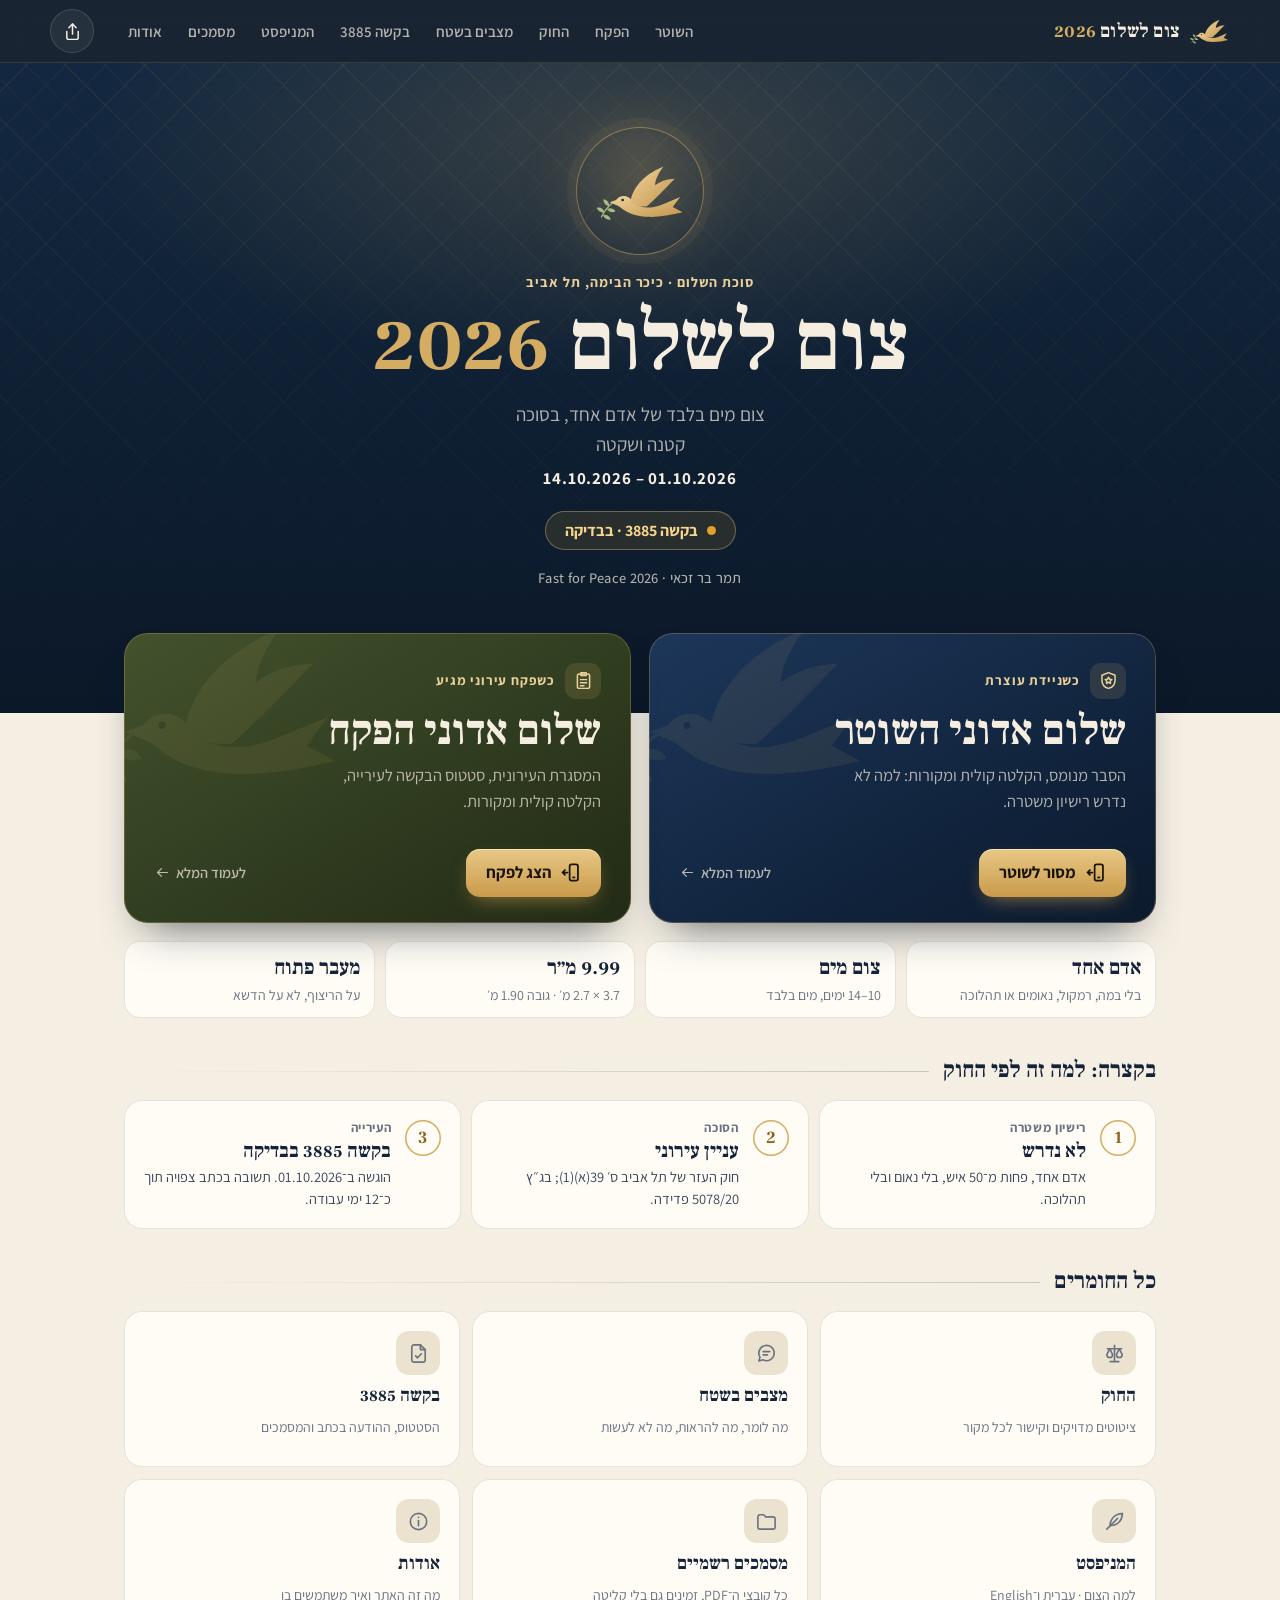
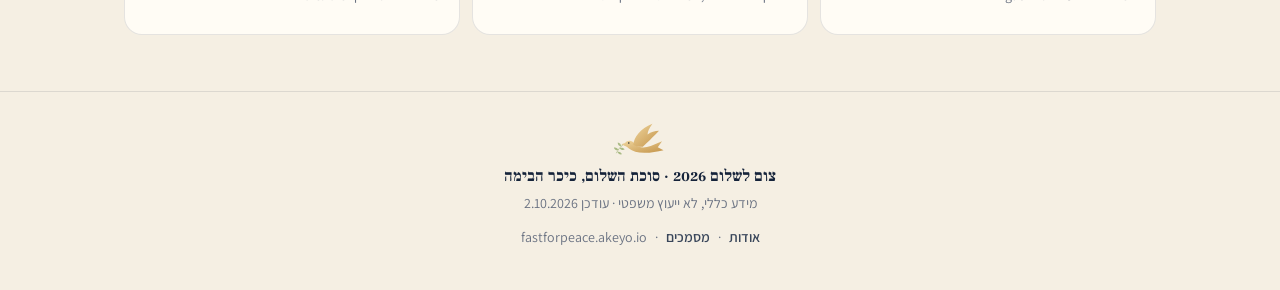
==== commit f5e9cf60: "Source viewer dependencies: pdf.js vendor, original sources, index.html hooks" ====
--- a/index.html
+++ b/index.html
@@ -27,6 +27,7 @@
 <link rel="preconnect" href="https://fonts.gstatic.com" crossorigin>
 <link rel="stylesheet" crossorigin href="https://fonts.googleapis.com/css2?family=Assistant:wght@400;500;600;700;800&family=Frank+Ruhl+Libre:wght@400;500;700;900&display=swap">
 <link rel="stylesheet" href="styles.css">
+<link rel="stylesheet" href="viewer.css">
 </head>
 <body>
 <svg xmlns="http://www.w3.org/2000/svg" style="position:absolute;width:0;height:0;overflow:hidden" aria-hidden="true">
@@ -62,7 +63,9 @@
   <symbol id="i-share" viewBox="0 0 24 24"><path d="M12 3.5v11.5"/><path d="m7.8 7.7 4.2-4.2 4.2 4.2"/><path d="M5.5 12v6.8A2.2 2.2 0 0 0 7.7 21h8.6a2.2 2.2 0 0 0 2.2-2.2V12"/></symbol>
   <symbol id="i-play" viewBox="0 0 24 24"><path d="M8 5.6v12.8a1 1 0 0 0 1.52.85l10.2-6.4a1 1 0 0 0 0-1.7L9.52 4.75A1 1 0 0 0 8 5.6z"/></symbol>
   <symbol id="i-pause" viewBox="0 0 24 24"><rect x="6.5" y="5" width="4" height="14" rx="1.2"/><rect x="13.5" y="5" width="4" height="14" rx="1.2"/></symbol>
-  <symbol id="i-handover" viewBox="0 0 24 24"><rect x="11" y="2.8" width="9.5" height="18.4" rx="2.2"/><path d="M15 17.6h1.5"/><path d="M8.5 12H3m2.6-2.8L2.8 12l2.8 2.8"/></symbol>
+  <symbol id="i-rew" viewBox="0 0 24 24"><path d="M12 4.5a7.5 7.5 0 1 1-7.5 7.5"/><path d="M14.6 1.9 12 4.5l2.6 2.6"/></symbol>
+  <symbol id="i-fwd" viewBox="0 0 24 24"><path d="M12 4.5a7.5 7.5 0 1 0 7.5 7.5"/><path d="M9.4 1.9 12 4.5 9.4 7.1"/></symbol>
+  <symbol id="i-handover"viewBox="0 0 24 24"><rect x="11" y="2.8" width="9.5" height="18.4" rx="2.2"/><path d="M15 17.6h1.5"/><path d="M8.5 12H3m2.6-2.8L2.8 12l2.8 2.8"/></symbol>
   <symbol id="i-mic" viewBox="0 0 24 24"><rect x="9" y="3" width="6" height="11" rx="3"/><path d="M5.5 11a6.5 6.5 0 0 0 13 0M12 17.5V21M9 21h6"/></symbol>
   <symbol id="i-print" viewBox="0 0 24 24"><path d="M7 9V3.5h10V9"/><rect x="3" y="9" width="18" height="8" rx="2"/><path d="M7 14h10v6.5H7z"/></symbol>
   <symbol id="i-ext" viewBox="0 0 24 24"><path d="M14 4h6v6"/><path d="M20 4l-8.5 8.5"/><path d="M18 14v4.8a1.2 1.2 0 0 1-1.2 1.2H5.2A1.2 1.2 0 0 1 4 18.8V7.2A1.2 1.2 0 0 1 5.2 6H10"/></symbol>
@@ -76,6 +79,7 @@
   <symbol id="i-heart" viewBox="0 0 24 24"><path d="M12 20s-7.5-4.4-7.5-10A4.4 4.4 0 0 1 12 7.1 4.4 4.4 0 0 1 19.5 10c0 5.6-7.5 10-7.5 10z"/><path d="M7.2 12.2h2.9l1.4-2.4 2 3.9 1.4-1.5h1.9"/></symbol>
   <symbol id="i-leaf" viewBox="0 0 24 24"><path d="M5 19.5C5 11 10 5 20 4.5c0 10-6 15-14 15"/><path d="m5 19.5 8.5-8.5"/></symbol>
   <symbol id="i-check" viewBox="0 0 24 24"><path d="m5 12.5 4.5 4.5L19 7.5"/></symbol>
+  <symbol id="i-src" viewBox="0 0 24 24"><path d="M14 3H7.2A2.2 2.2 0 0 0 5 5.2v13.6A2.2 2.2 0 0 0 7.2 21h9.6a2.2 2.2 0 0 0 2.2-2.2V8z"/><path d="M14 3v5h5"/><path d="M8.2 12.6h7.6" stroke-width="3.4" stroke-opacity=".38"/><path d="M8.2 16.8h5.2"/></symbol>
   <symbol id="i-text" viewBox="0 0 24 24"><path d="M3 18 7.5 6 12 18M4.6 14h5.8"/><path d="M14.5 18l3.2-8.5L21 18M15.6 15.4h4.3"/></symbol>
 </svg>
 
@@ -123,6 +127,7 @@
 <div class="toast" role="status" aria-live="polite"></div>
 
 <script src="data.js"></script>
+<script src="viewer.js"></script>
 <script src="app.js"></script>
 </body>
 </html>
--- a/styles.css
+++ b/styles.css
@@ -296,27 +296,55 @@
 .body-text { font-size: 17px; color: var(--ink-2); }
 .body-text.en { font-family: var(--serif); font-size: 17.5px; text-align: left; }
 
-/* player */
-.player { display: flex; align-items: center; gap: 14px; margin: 14px 0 0; padding: 14px 16px; border-radius: 18px; background: var(--card); box-shadow: inset 0 0 0 1px var(--line); }
+/* player — one component for every recording. Timeline + transport are dir="ltr" (media time runs left→right). */
+.player { display: grid; gap: 12px; margin: 14px 0 0; padding: 16px 16px 14px; border-radius: 20px; background: var(--card); box-shadow: inset 0 0 0 1px var(--line); }
+.player-head { display: flex; align-items: baseline; justify-content: space-between; gap: 10px; }
+.player-title { display: flex; flex: 1; align-items: baseline; justify-content: space-between; gap: 10px; min-width: 0; font: 700 16px/1.3 var(--sans); }
+.player-sub { font: 600 13px var(--sans); color: var(--muted); font-variant-numeric: tabular-nums; white-space: nowrap; }
+.player-track { display: grid; gap: 2px; }
+.player-bar { position: relative; height: 30px; cursor: pointer; touch-action: none; -webkit-user-select: none; user-select: none; -webkit-tap-highlight-color: transparent; border-radius: 10px; }
+.player-bar::before { content: ""; position: absolute; inset: -8px 0; }
+.player-rail { position: absolute; inset-inline: 0; top: 50%; height: 8px; margin-top: -4px; border-radius: 99px; background: var(--paper-2); overflow: hidden; }
+.player-fill { position: absolute; inset-block: 0; left: 0; width: 0; border-radius: inherit; background: linear-gradient(to right, var(--gold), var(--gold-2)); }
+.player-knob { position: absolute; top: 50%; left: 0; width: 20px; height: 20px; margin: -10px 0 0 -10px; border-radius: 50%; background: #fffaf0; box-shadow: 0 0 0 2px var(--gold), 0 2px 6px rgba(11, 24, 40, .25); transition: transform .12s ease; pointer-events: none; }
+.player.scrubbing .player-knob, .player-bar:focus-visible .player-knob { transform: scale(1.25); }
+.player-bar:focus-visible { outline-offset: 4px; }
+.player-tip { position: absolute; bottom: calc(100% + 4px); left: 0; transform: translateX(-50%); padding: 3px 9px; border-radius: 8px; background: var(--night); color: var(--on-night); font: 700 14px/1.3 var(--sans); font-variant-numeric: tabular-nums; white-space: nowrap; opacity: 0; transition: opacity .12s; pointer-events: none; }
+.player.scrubbing .player-tip { opacity: 1; }
+.player-time { display: flex; justify-content: space-between; font: 600 13px var(--sans); color: var(--muted); font-variant-numeric: tabular-nums; }
+.player-time .t-cur { color: var(--ink-2); }
+.player-ctrls { display: flex; align-items: center; justify-content: center; gap: 10px; }
 .player-btn {
-  position: relative; flex: none; width: 58px; height: 58px; border: 0; border-radius: 50%; cursor: pointer;
+  position: relative; flex: none; width: 64px; height: 64px; border: 0; border-radius: 50%; cursor: pointer;
   display: grid; place-items: center; color: #17120a;
   background: linear-gradient(180deg, #e8c885 0%, #c99a4b 100%);
   box-shadow: inset 0 1px 0 rgba(255, 255, 255, .45), 0 8px 18px -8px rgba(201, 154, 75, .85);
 }
-.player-btn .ic { width: 25px; height: 25px; fill: currentColor; stroke: none; }
+.player-btn .ic { width: 27px; height: 27px; fill: currentColor; stroke: none; }
 .player-btn .i-play { transform: translateX(1.5px); }
 .player .i-pause, .player.playing .i-play { display: none; }
 .player.playing .i-pause { display: block; }
 .player.loading .player-btn::after { content: ""; position: absolute; inset: -5px; border-radius: 50%; border: 2px solid transparent; border-top-color: var(--gold); animation: spin .9s linear infinite; }
 @keyframes spin { to { transform: rotate(360deg); } }
-.player-body { flex: 1; min-width: 0; }
-.player-title { display: flex; align-items: baseline; justify-content: space-between; gap: 10px; margin-bottom: 9px; font: 700 16px/1.3 var(--sans); }
-.player-sub { font: 600 13px var(--sans); color: var(--muted); font-variant-numeric: tabular-nums; white-space: nowrap; }
-.player-bar { position: relative; height: 8px; border-radius: 99px; background: var(--paper-2); cursor: pointer; touch-action: none; }
-.player-bar::before { content: ""; position: absolute; inset: -12px 0; }
-.player-fill { position: absolute; inset-block: 0; inset-inline-start: 0; width: 0; border-radius: inherit; background: linear-gradient(to left, var(--gold-2), var(--gold)); }
-.player-time { display: flex; justify-content: space-between; margin-top: 7px; font: 600 13px var(--sans); color: var(--muted); font-variant-numeric: tabular-nums; }
+.pskip { position: relative; flex: none; display: grid; place-items: center; width: 54px; height: 54px; padding: 0; border: 0; border-radius: 50%; cursor: pointer; background: var(--paper-2); color: var(--ink); box-shadow: inset 0 0 0 1px var(--line); -webkit-tap-highlight-color: transparent; }
+.pskip .ic { grid-area: 1 / 1; width: 34px; height: 34px; stroke-width: 1.8; }
+.pskip-n { grid-area: 1 / 1; font: 800 12px/1 var(--sans); font-variant-numeric: tabular-nums; padding-top: 2px; }
+.pskip-sm { width: 44px; height: 44px; background: transparent; color: var(--muted); box-shadow: inset 0 0 0 1px var(--line-2); }
+.pskip-sm .pskip-n { font-size: 13px; padding: 0; }
+.pskip:active, .player-btn:active, .prate:active { transform: scale(.94); }
+.player-rates { display: flex; align-items: center; justify-content: center; gap: 8px; flex-wrap: wrap; }
+.player-rates-k { font: 600 13px var(--sans); color: var(--muted); }
+.player-rates-in { display: inline-flex; gap: 2px; padding: 3px; border-radius: 999px; background: var(--paper-2); box-shadow: inset 0 0 0 1px var(--line); }
+.prate { min-width: 48px; min-height: 40px; padding: 0 8px; border: 0; border-radius: 999px; cursor: pointer; background: transparent; color: var(--ink-2); font: 700 14px/1 var(--sans); font-variant-numeric: tabular-nums; -webkit-tap-highlight-color: transparent; }
+.prate[aria-pressed="true"] { background: var(--card); color: var(--gold-ink); box-shadow: 0 0 0 1.5px var(--gold-2), 0 2px 6px -2px rgba(11, 24, 40, .2); }
+.player-compact { margin: 10px 0 12px; padding: 12px; background: var(--paper); }
+.player-compact .player-btn { width: 56px; height: 56px; }
+.player-compact .pskip { width: 48px; height: 48px; }
+.player-compact .pskip-sm { width: 44px; height: 44px; }
+.player-compact .player-ctrls { gap: 6px; }
+.player-compact .prate { min-width: 44px; padding: 0 6px; }
+@media (max-width: 359px) { .player-ctrls { gap: 6px; } .pskip { width: 48px; height: 48px; } .pskip-sm { width: 44px; height: 44px; } .prate { min-width: 44px; padding: 0 5px; } }
+@media (prefers-reduced-motion: reduce) { .player-knob, .player-tip { transition: none; } .player.loading .player-btn::after { animation-duration: 2.4s; } }
 
 /* hand-over document card */
 .doc-card { padding: 22px 18px 20px; border-radius: 22px; background: var(--card); box-shadow: inset 0 0 0 1px var(--line), var(--shadow); }
@@ -433,6 +461,7 @@
 .letter .l-date { text-align: left; font-weight: 500; }
 .letter .l-subj { font-weight: 700; }
 .letter .l-sign { margin: 18px 0 0; font-weight: 700; }
+.letter-caption { margin: 0 0 12px; padding: 10px 14px; border-radius: 12px; background: var(--amber-bg); color: var(--amber-ink); font: 600 15px/1.55 var(--sans); border-inline-start: 4px solid var(--amber-dot); }
 
 .docfigs { display: grid; grid-template-columns: 1fr 1fr; gap: 12px; }
 .docfig { margin: 0; border-radius: 16px; overflow: hidden; background: var(--card); box-shadow: inset 0 0 0 1px var(--line); }
@@ -458,6 +487,10 @@
 .ftype-audio::after { display: none; }
 .ftype-audio .ic { width: 20px; height: 20px; fill: #fff; stroke: none; }
 .docrow-main { min-width: 0; }
+.docrow-wide { grid-column: 1 / -1; min-width: 0; }
+.docrow-audio .docrow-main p { margin: 0; }
+.docrow-audio .ftype-audio .ic { fill: none; stroke: #fff; stroke-width: 1.9; width: 22px; height: 22px; }
+.docrow-wide .player-compact { margin: 0 0 12px; }
 .docrow h3 { margin: 0 0 4px; font: 700 17.5px/1.35 var(--serif); }
 .docrow p { margin: 0 0 12px; font-size: 14.5px; line-height: 1.55; color: var(--ink-2); }
 .docmeta { display: flex; flex-wrap: wrap; align-items: center; gap: 8px; }
@@ -518,7 +551,8 @@
 }
 .show-brand { display: inline-flex; align-items: center; gap: 8px; font: 700 15px var(--serif); color: var(--muted); white-space: nowrap; }
 .show-dove { width: 32px; height: 21px; }
-.show-tools { display: inline-flex; gap: 8px; }
+.show-tools { display: inline-flex; flex: none; gap: 8px; }
+.show-brand { min-width: 0; overflow: hidden; text-overflow: ellipsis; }
 .show-btn { display: inline-flex; align-items: center; justify-content: center; gap: 6px; min-width: 44px; min-height: 44px; padding: 6px 12px; border: 0; border-radius: 999px; cursor: pointer; background: transparent; box-shadow: inset 0 0 0 1px var(--line-2); color: var(--muted); font: 600 14px var(--sans); white-space: nowrap; }
 .show-btn .ic { width: 19px; height: 19px; }
 .show-body { max-width: 760px; margin: 0 auto; padding: 26px 20px 30px; }
@@ -552,12 +586,35 @@
 .show-img { display: block; margin-top: 8px; border-radius: 12px; overflow: hidden; box-shadow: inset 0 0 0 1px var(--line), var(--shadow); background: #fff; }
 .show-foot { margin: 0; padding: 0 20px calc(30px + env(safe-area-inset-bottom)); text-align: center; font-size: 13px; color: var(--muted); }
 
-.player-big { margin: 0 0 8px; padding: 18px; border-radius: 22px; gap: 18px; box-shadow: inset 0 0 0 1px rgba(212, 173, 98, .45), var(--shadow); }
-.player-big .player-btn { width: 84px; height: 84px; }
-.player-big .player-btn .ic { width: 36px; height: 36px; }
+.player-big { margin: 0 0 8px; padding: 18px 16px 16px; border-radius: 22px; gap: 14px; box-shadow: inset 0 0 0 1px rgba(212, 173, 98, .45), var(--shadow); }
+.player-big .player-btn { width: 78px; height: 78px; }
+.player-big .player-btn .ic { width: 34px; height: 34px; }
 .player-big .player-title { font-size: 18px; }
 .player-big .player-sub { font-size: 14px; }
-.player-big .player-bar { height: 10px; }
+.player-big .player-rail { height: 10px; margin-top: -5px; }
+.player-big .player-time { font-size: 15px; }
+.player-big .pskip { width: 54px; height: 54px; }
+.player-big .pskip-sm { width: 44px; height: 44px; }
+
+/* Narrow phones (320px CSS width: iPhone SE 1st gen, Display Zoom): nothing in show mode may be wider than the
+   screen — body{overflow-x:hidden} would clip it silently. The exit button keeps its icon + aria-label. */
+.player { min-width: 0; grid-template-columns: minmax(0, 1fr); }
+.player > * { min-width: 0; }
+@media (max-width: 359px) {
+  .show-top { padding-inline: 10px; gap: 6px; }
+  .show-exit-t { display: none; }
+  .show-brand { font-size: 14px; }
+  .show-body { padding-inline: 14px; }
+  .player-ctrls, .player-compact .player-ctrls { gap: 4px; }
+  .player-big { padding: 14px 10px 12px; }
+  .player-big .player-btn, .player-compact .player-btn, .player-btn { width: 60px; height: 60px; }
+  .player-big .pskip, .player-compact .pskip, .pskip { width: 44px; height: 44px; }
+  .player-big .pskip-sm, .player-compact .pskip-sm, .pskip-sm { width: 38px; height: 38px; }
+  .pskip .ic { width: 28px; height: 28px; }
+  .player-rates { gap: 4px; }
+  .player-rates-in { max-width: 100%; overflow-x: auto; scrollbar-width: none; }
+  .prate, .player-compact .prate { min-width: 40px; padding: 0 5px; font-size: 13px; }
+}
 
 .show.read { background: radial-gradient(90% 50% at 50% 0%, rgba(212, 173, 98, .12), transparent 70%), #0a1626; color: #efe6d3; font-size: calc(24px * var(--s)); }
 .read .show-top { background: rgba(10, 22, 38, .92); border-bottom-color: rgba(239, 230, 211, .1); }
--- a/viewer.css
+++ b/viewer.css
@@ -0,0 +1,163 @@
+/* Source viewer (#/source/<slug>?h=<i>) — the original document inside the site, the clause marked. */
+
+.sv {
+  position: fixed; inset: 0; z-index: 80;
+  display: flex; flex-direction: column;
+  height: 100vh; height: 100dvh;
+  background: var(--paper); color: var(--ink);
+  overscroll-behavior: contain;
+}
+.sv[hidden], .sv [hidden] { display: none !important; }
+html.sv-open, html.sv-open body { overflow: hidden; }
+
+.sv-head {
+  flex: none;
+  padding: calc(10px + env(safe-area-inset-top)) 16px 11px;
+  background: var(--night); color: var(--on-night);
+  box-shadow: 0 6px 18px -10px rgba(0, 0, 0, .55);
+  position: relative; z-index: 2;
+}
+.sv-top { display: flex; align-items: flex-start; gap: 10px; }
+.sv-close {
+  flex: none; width: 42px; height: 42px; margin-top: 1px;
+  display: grid; place-items: center;
+  border-radius: 12px; border: 1px solid rgba(244, 237, 224, .24);
+  background: rgba(244, 237, 224, .07); color: var(--on-night); cursor: pointer;
+}
+.sv-close .ic { width: 22px; height: 22px; }
+.sv-close:focus-visible, .sv-btn:focus-visible, .sv-orig:focus-visible, .sv-pick:focus-visible { outline: 3px solid var(--gold-2); outline-offset: 2px; }
+.sv-titles { flex: 1; min-width: 0; }
+.sv-kicker { margin: 0; font: 700 12px/1.3 var(--sans); letter-spacing: .02em; color: var(--gold-3); }
+.sv-title {
+  margin: 3px 0 0; font: 700 16.5px/1.32 var(--serif); color: var(--on-night);
+  display: -webkit-box; -webkit-line-clamp: 2; -webkit-box-orient: vertical; overflow: hidden;
+}
+.sv-where { margin: 9px 0 0; font: 500 14.5px/1.4 var(--sans); color: var(--on-night); }
+.sv-where b { font-weight: 800; color: #fff; }
+.sv-where-k { color: var(--gold-3); font-weight: 700; }
+.sv-dim { color: var(--on-night-muted); font-weight: 400; white-space: nowrap; }
+.sv-what {
+  margin: 5px 0 0; font: 400 14px/1.45 var(--sans); color: var(--on-night-muted);
+  display: -webkit-box; -webkit-line-clamp: 3; -webkit-box-orient: vertical; overflow: hidden;
+}
+.sv-what b { color: var(--on-night); font-weight: 700; }
+.sv-what { cursor: pointer; }
+.sv-what-open { display: block; -webkit-line-clamp: unset; overflow: visible; max-height: 40vh; overflow-y: auto; }
+.sv-sw { display: inline-block; width: 15px; height: 11px; margin-inline-end: 6px; border-radius: 3px; background: #ffe14d; vertical-align: -1px; }
+.sv-sw-loc { background: transparent; box-shadow: inset 0 0 0 2px #e2bf7a; }
+.sv-sw-x { background: transparent; box-shadow: inset 0 0 0 2px #f0a090; }
+
+.sv-actions { display: flex; flex-wrap: wrap; align-items: center; gap: 8px; margin-top: 10px; }
+.sv-orig {
+  flex: none; display: inline-flex; align-items: center; gap: 6px;
+  min-height: 38px; padding: 7px 13px; border-radius: 11px;
+  background: var(--gold-2); color: #17120a; text-decoration: none;
+  font: 700 14.5px/1.2 var(--sans);
+}
+.sv-orig-lg { min-height: 46px; padding: 10px 18px; font-size: 16px; }
+.sv-pick-wrap { flex: 1 1 150px; min-width: 0; display: flex; }
+.sv-pick {
+  width: 100%; min-height: 38px; padding: 6px 10px;
+  border-radius: 11px; border: 1px solid rgba(244, 237, 224, .26);
+  background: rgba(244, 237, 224, .08); color: var(--on-night);
+  font: 600 14px/1.2 var(--sans);
+}
+.sv-pick option { color: #15233a; background: #fff; }
+.sv-sr { position: absolute; width: 1px; height: 1px; overflow: hidden; clip: rect(0 0 0 0); white-space: nowrap; }
+
+.sv-body {
+  flex: 1 1 auto; min-height: 0; position: relative;
+  overflow: auto; -webkit-overflow-scrolling: touch; overscroll-behavior: contain;
+  background: var(--paper-2);
+  direction: ltr; /* page geometry is LTR; text inside the pages keeps its own direction */
+}
+.sv-body:focus { outline: none; }
+.sv-pages {
+  width: max-content; min-width: 100%;
+  display: flex; flex-direction: column; align-items: center; gap: 12px;
+  padding: 12px 8px 28px;
+}
+.sv-page {
+  position: relative; flex: none;
+  background: #fff;
+  box-shadow: 0 1px 3px rgba(11, 24, 40, .18), 0 10px 26px -12px rgba(11, 24, 40, .35);
+}
+.sv-page:not(.painted) { background: #fff linear-gradient(90deg, #fff 0, #f3efe6 50%, #fff 100%); }
+.sv-page canvas { display: block; }
+.sv-hls { position: absolute; inset: 0; z-index: 1; pointer-events: none; }
+.sv-hl { position: absolute; border-radius: 2px; background: rgba(255, 213, 0, .45); mix-blend-mode: multiply; box-shadow: 0 0 0 1px rgba(214, 160, 0, .55); }
+.sv-loc { position: absolute; border-radius: 2px; outline: 1.5px dashed rgba(138, 98, 32, .95); outline-offset: 1px; }
+.sv-bar { position: absolute; right: 3px; width: 4px; border-radius: 2px; background: #e0a000; }
+
+/* PDF.js 3.11 text layer (selection / copy), from pdf_viewer.css */
+.sv-page .textLayer { position: absolute; text-align: initial; inset: 0; overflow: hidden; opacity: .25; line-height: 1; -webkit-text-size-adjust: none; text-size-adjust: none; forced-color-adjust: none; transform-origin: 0 0; z-index: 2; }
+.sv-page .textLayer :is(span, br) { color: transparent; position: absolute; white-space: pre; cursor: text; transform-origin: 0 0; }
+.sv-page .textLayer span.markedContent { top: 0; height: 0; }
+.sv-page .textLayer ::selection { background: #00f; }
+.sv-page .textLayer br::selection { background: transparent; }
+.sv-page .textLayer .endOfContent { display: block; position: absolute; inset: 100% 0 0; z-index: -1; cursor: default; user-select: none; }
+.sv-page .textLayer .endOfContent.active { top: 0; }
+
+.sv-frame { display: block; width: 100%; height: 100%; border: 0; background: #fff; }
+
+.sv-msg {
+  direction: rtl; display: flex; flex-direction: column; align-items: center; justify-content: center; gap: 12px;
+  min-height: 60%; padding: 32px 20px; text-align: center;
+  font: 500 16px/1.6 var(--sans); color: var(--ink-2);
+}
+.sv-msg p { margin: 0; }
+.sv-busy { position: absolute; inset: 0; flex-direction: row; background: var(--paper-2); }
+.sv-spin { width: 20px; height: 20px; border-radius: 50%; border: 2.5px solid var(--line-2); border-top-color: var(--gold); animation: sv-spin .8s linear infinite; }
+@keyframes sv-spin { to { transform: rotate(360deg); } }
+
+.sv-foot {
+  flex: none; display: flex; align-items: center; justify-content: space-between; gap: 8px;
+  padding: 8px 12px calc(8px + env(safe-area-inset-bottom));
+  background: var(--card); border-top: 1px solid var(--line);
+  position: relative; z-index: 2;
+}
+.sv-grp { display: flex; align-items: center; gap: 4px; }
+.sv-btn {
+  flex: none; min-width: 42px; height: 42px; padding: 0 9px;
+  display: inline-flex; align-items: center; justify-content: center; gap: 5px;
+  border-radius: 12px; border: 1px solid var(--line-2); background: transparent; color: var(--ink);
+  font: 700 14px/1 var(--sans); cursor: pointer;
+}
+.sv-btn .ic { width: 21px; height: 21px; }
+.sv-btn:disabled { opacity: .35; cursor: default; }
+.sv-btn-wide { color: var(--gold-ink); border-color: color-mix(in srgb, var(--gold) 45%, transparent); }
+.sv-pg, .sv-zoom { min-width: 3.2em; text-align: center; font: 600 13.5px/1.2 var(--sans); font-variant-numeric: tabular-nums; color: var(--ink-2); white-space: nowrap; }
+.sv-zoom { min-width: 2.8em; }
+
+@media (max-width: 380px) {
+  .sv-zoom { display: none; }
+  .sv-btn-wide span { display: none; }
+}
+@media (min-width: 900px) {
+  .sv-head { padding-inline: max(24px, calc((100vw - 1000px) / 2)); }
+  .sv-title { font-size: 19px; -webkit-line-clamp: 1; }
+}
+@media (prefers-reduced-motion: reduce) { .sv-spin { animation-duration: 2.4s; } }
+
+/* In-site source links: printed copies still show the official address. */
+a[data-orig] .ic { color: var(--olive); }
+@media print {
+  .sv { display: none !important; }
+  a.cite[data-orig]::after, a.link-row[data-orig]::after { content: " — " attr(data-orig); }
+}
+
+/* Short viewports (phone landscape-ish heights, iPhone SE, Safari with toolbars): keep the clause area big —
+   one line of claim (tap to expand), one-line title, original button + picker on one row. */
+@media (max-height: 700px) {
+  .sv-head { padding-top: calc(6px + env(safe-area-inset-top)); padding-bottom: 8px; }
+  .sv-close { width: 38px; height: 38px; }
+  .sv-title { -webkit-line-clamp: 1; font-size: 15.5px; }
+  .sv-where { margin-top: 5px; font-size: 13.5px; }
+  .sv-what { margin-top: 3px; -webkit-line-clamp: 1; font-size: 13.5px; }
+  .sv-what.sv-what-open { display: block; -webkit-line-clamp: unset; overflow-y: auto; max-height: 34vh; }
+  .sv-actions { flex-wrap: nowrap; margin-top: 7px; }
+  .sv-orig { min-height: 36px; padding: 6px 10px; font-size: 13.5px; }
+  .sv-orig span:first-child { white-space: nowrap; }
+  .sv-pick-wrap { flex: 1 1 0; }
+  .sv-pick { min-height: 36px; font-size: 13.5px; }
+}
